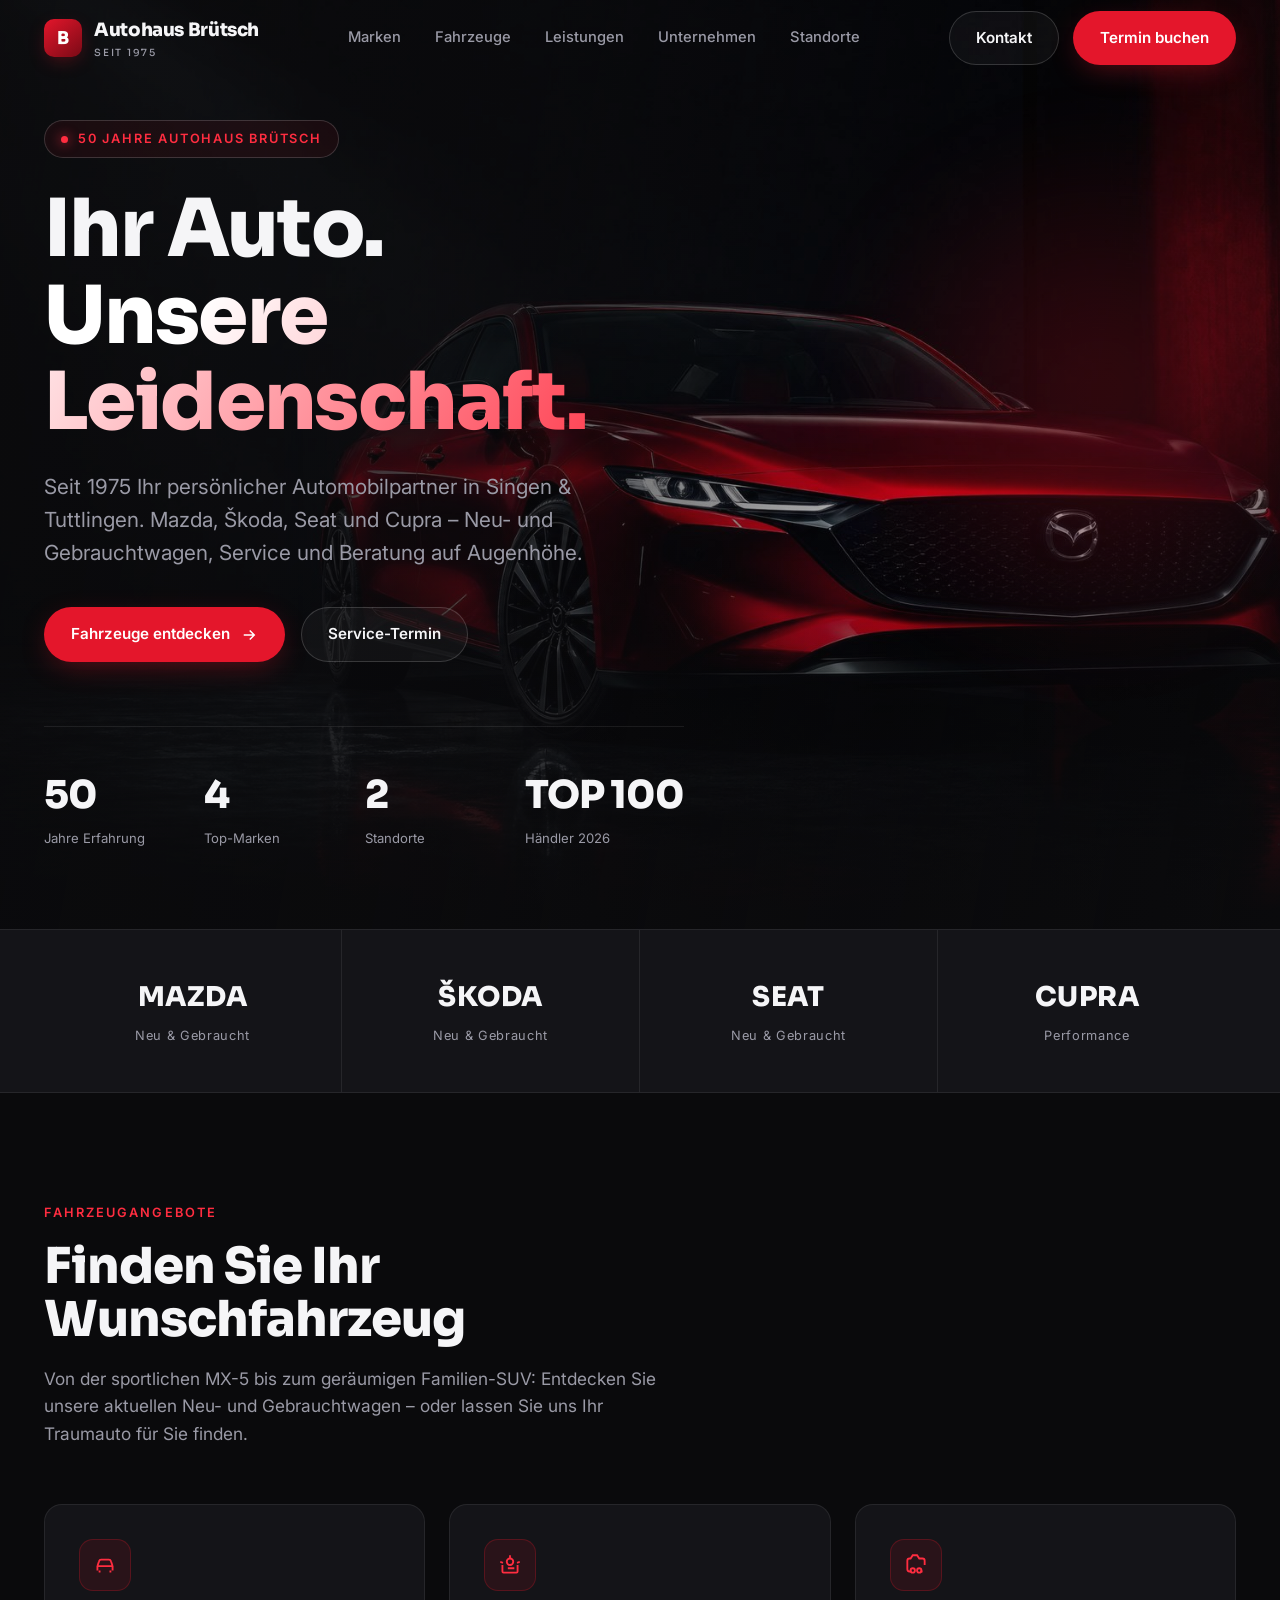
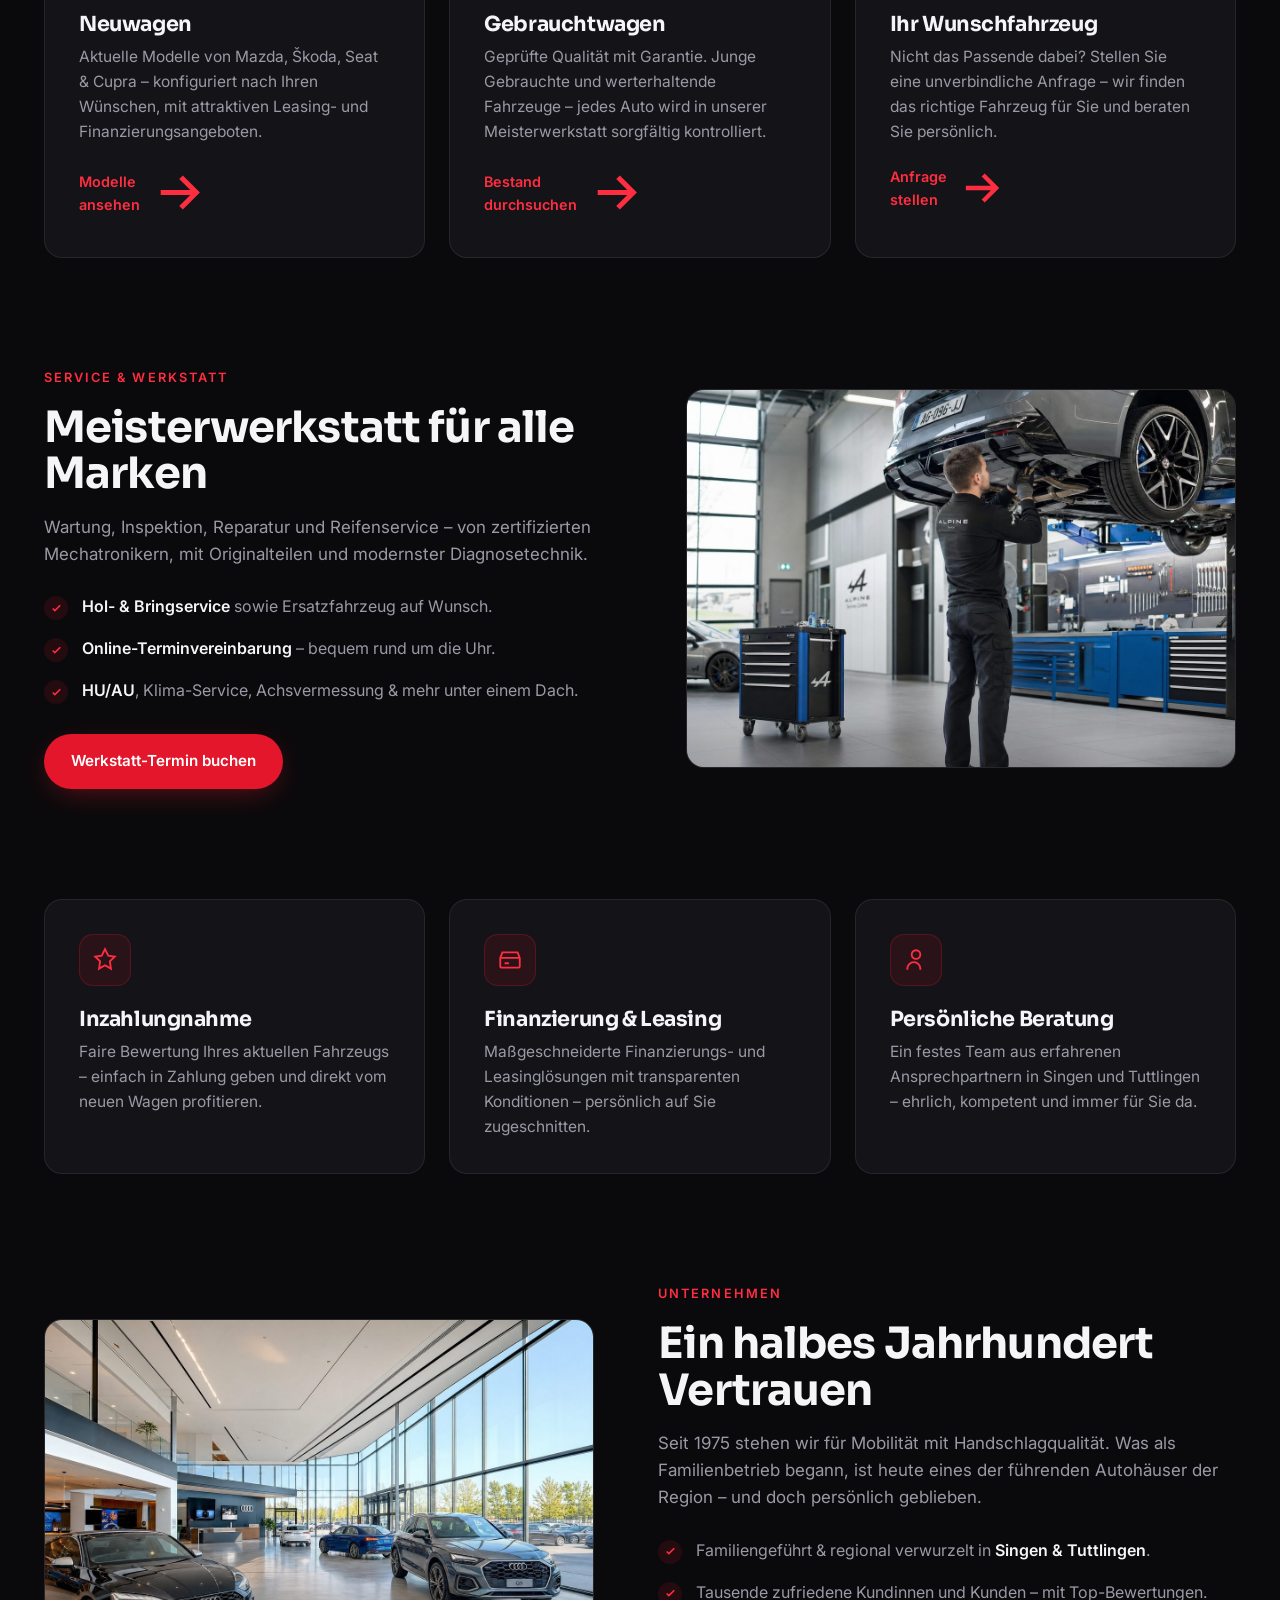
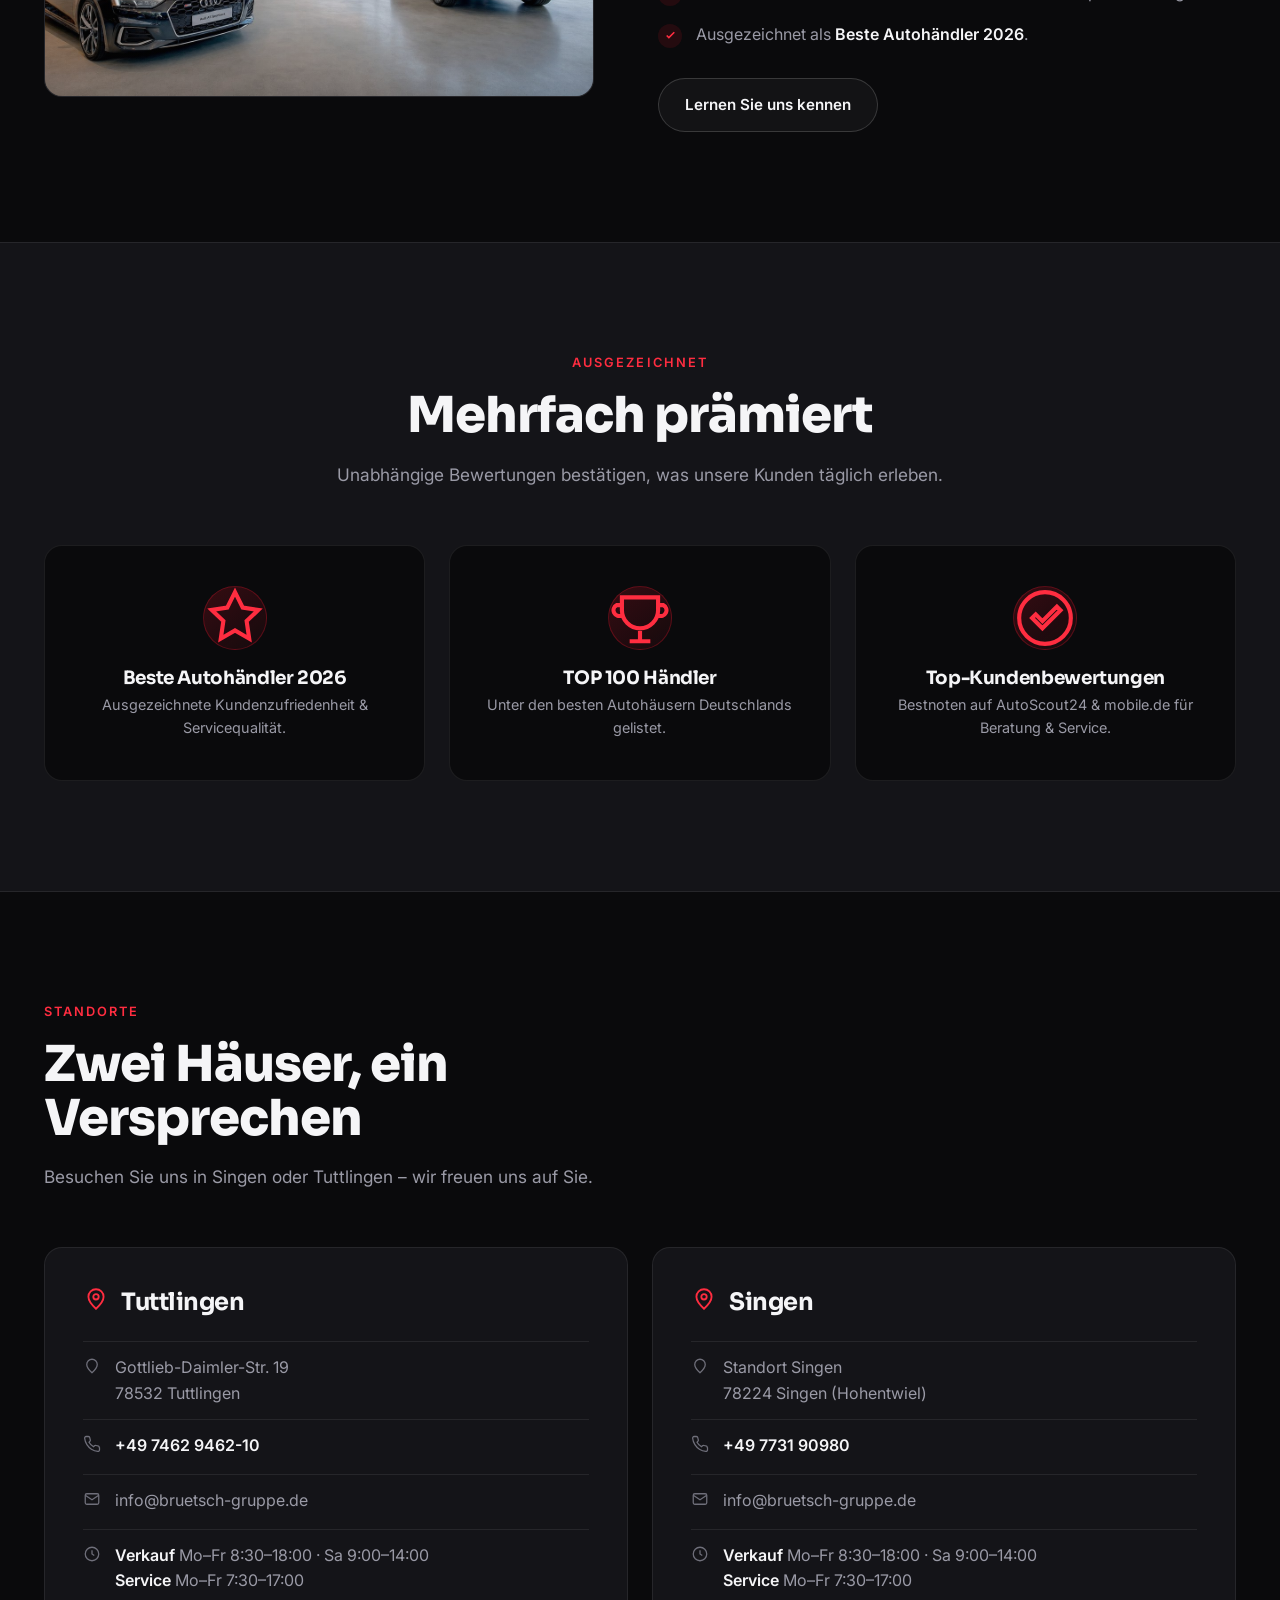
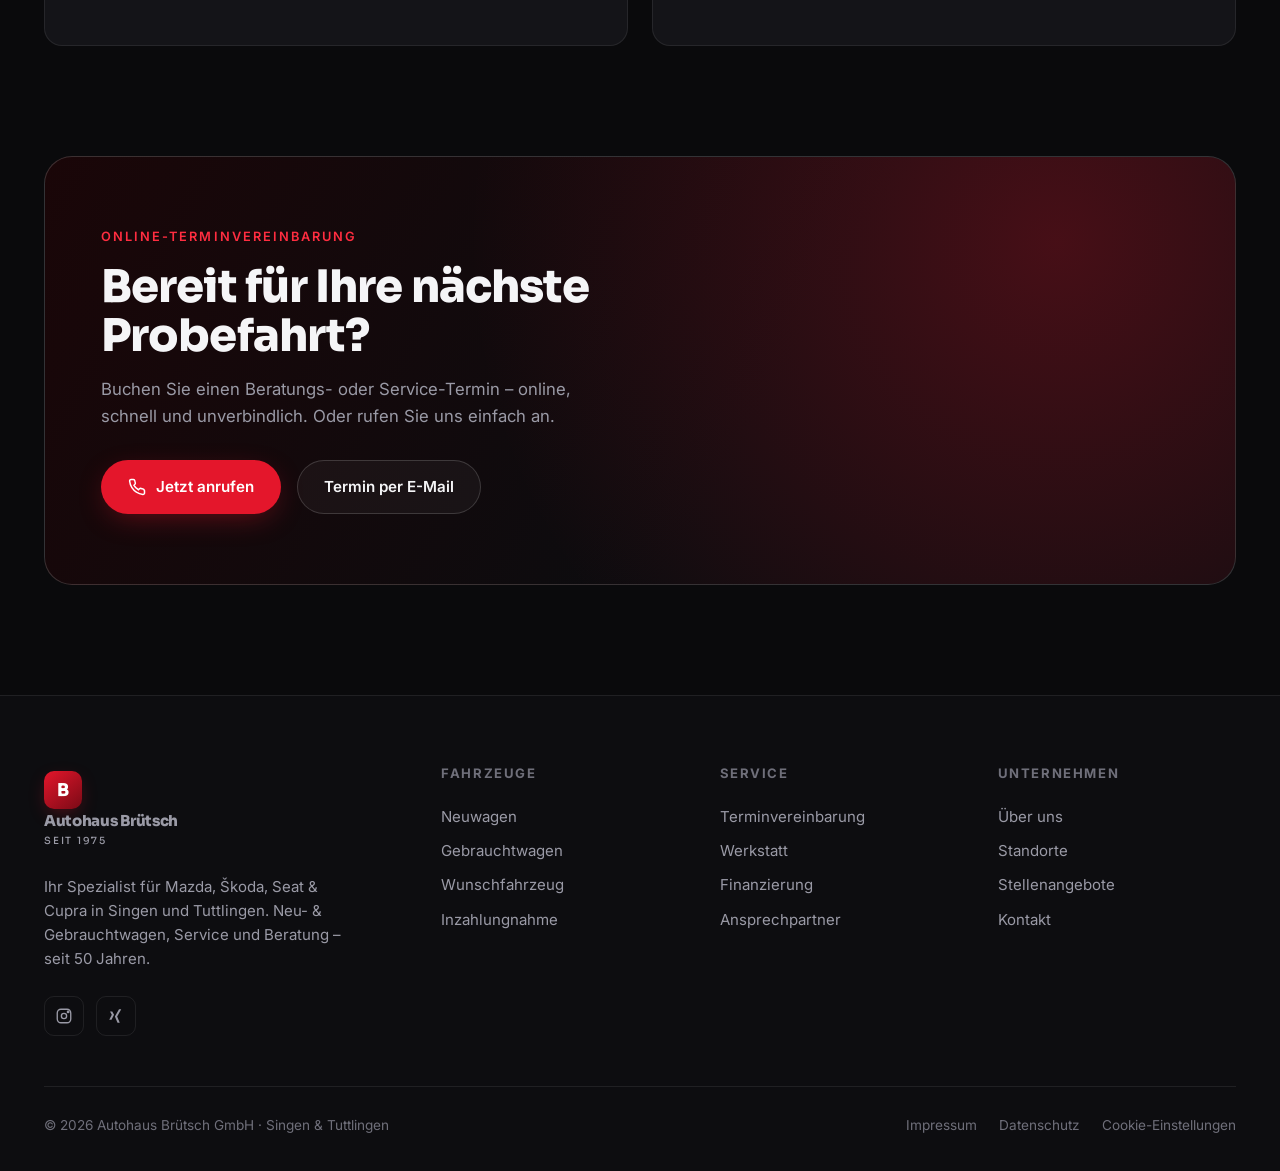
==== index.html @ 71645e1d "Relaunch Autohaus Brütsch – premium website with Higgsfield visuals" ====
<!DOCTYPE html>
<html lang="de">
<head>
  <meta charset="UTF-8" />
  <meta name="viewport" content="width=device-width, initial-scale=1.0" />
  <title>Autohaus Brütsch — Mazda · Škoda · Seat · Cupra in Singen & Tuttlingen</title>
  <meta name="description" content="Seit 50 Jahren Ihr Spezialist für Mazda, Škoda, Seat & Cupra in Singen und Tuttlingen. Neu- & Gebrauchtwagen, Service, Werkstatt, Finanzierung und Inzahlungnahme – persönlich und ausgezeichnet." />
  <meta property="og:title" content="Autohaus Brütsch — Mazda · Škoda · Seat · Cupra" />
  <meta property="og:description" content="Seit 50 Jahren Ihr Automobilpartner in Singen & Tuttlingen." />
  <meta property="og:type" content="website" />
  <meta property="og:locale" content="de_DE" />
  <link rel="preconnect" href="https://fonts.googleapis.com" />
  <link rel="preconnect" href="https://fonts.gstatic.com" crossorigin />
  <link href="https://fonts.googleapis.com/css2?family=Inter:wght@400;500;600;700&family=Sora:wght@600;700;800&display=swap" rel="stylesheet" />
  <link rel="stylesheet" href="assets/css/style.css" />
  <script>document.documentElement.classList.add("js");</script>
</head>
<body>

  <!-- ============ NAV ============ -->
  <header class="nav" id="nav">
    <div class="container nav-inner">
      <a href="#top" class="brand">
        <span class="mark">B</span>
        <span>Autohaus Brütsch<small>seit 1975</small></span>
      </a>
      <nav class="nav-links">
        <a href="#marken">Marken</a>
        <a href="#fahrzeuge">Fahrzeuge</a>
        <a href="#leistungen">Leistungen</a>
        <a href="#unternehmen">Unternehmen</a>
        <a href="#standorte">Standorte</a>
      </nav>
      <div class="nav-actions">
        <a href="#standorte" class="btn btn-ghost">Kontakt</a>
        <a href="#termin" class="btn btn-primary">Termin buchen</a>
      </div>
      <button class="nav-toggle" aria-label="Menü"><span></span><span></span><span></span></button>
    </div>
  </header>

  <!-- ============ HERO ============ -->
  <section class="hero" id="top">
    <div class="hero-bg">
      <img src="assets/img/hero.jpg" alt="Premium Fahrzeug im Showroom von Autohaus Brütsch" />
    </div>
    <div class="hero-glow"></div>
    <div class="container">
      <div class="hero-content">
        <span class="eyebrow reveal"><span class="dot"></span> 50 Jahre Autohaus Brütsch</span>
        <h1 class="reveal" data-d="1">Ihr Auto.<br /><span class="grad">Unsere Leidenschaft.</span></h1>
        <p class="lead reveal" data-d="2">
          Seit 1975 Ihr persönlicher Automobilpartner in Singen &amp; Tuttlingen.
          Mazda, Škoda, Seat und Cupra – Neu- und Gebrauchtwagen, Service und Beratung
          auf Augenhöhe.
        </p>
        <div class="hero-cta reveal" data-d="3">
          <a href="#fahrzeuge" class="btn btn-primary">
            Fahrzeuge entdecken
            <svg viewBox="0 0 24 24" fill="none" stroke="currentColor" stroke-width="2"><path d="M5 12h14M13 6l6 6-6 6"/></svg>
          </a>
          <a href="#termin" class="btn btn-ghost">Service-Termin</a>
        </div>

        <div class="stats reveal" data-d="3">
          <div class="stat"><div class="num"><span data-count="50">0</span></div><div class="lbl">Jahre Erfahrung</div></div>
          <div class="stat"><div class="num">4</div><div class="lbl">Top-Marken</div></div>
          <div class="stat"><div class="num">2</div><div class="lbl">Standorte</div></div>
          <div class="stat"><div class="num">TOP&nbsp;100</div><div class="lbl">Händler 2026</div></div>
        </div>
      </div>
    </div>
  </section>

  <!-- ============ MARKEN ============ -->
  <section class="brands-strip" id="marken">
    <div class="container">
      <div class="brands-grid">
        <div class="brand-cell reveal"><div class="brand-name">MAZDA</div><span class="sub">Neu &amp; Gebraucht</span></div>
        <div class="brand-cell reveal" data-d="1"><div class="brand-name">ŠKODA</div><span class="sub">Neu &amp; Gebraucht</span></div>
        <div class="brand-cell reveal" data-d="2"><div class="brand-name">SEAT</div><span class="sub">Neu &amp; Gebraucht</span></div>
        <div class="brand-cell reveal" data-d="3"><div class="brand-name">CUPRA</div><span class="sub">Performance</span></div>
      </div>
    </div>
  </section>

  <!-- ============ FAHRZEUGE ============ -->
  <section class="section-pad" id="fahrzeuge">
    <div class="container">
      <div class="section-head reveal">
        <span class="kicker">Fahrzeugangebote</span>
        <h2>Finden Sie Ihr Wunschfahrzeug</h2>
        <p>Von der sportlichen MX-5 bis zum geräumigen Familien-SUV: Entdecken Sie unsere aktuellen Neu- und Gebrauchtwagen – oder lassen Sie uns Ihr Traumauto für Sie finden.</p>
      </div>

      <div class="grid grid-3">
        <article class="card reveal">
          <div class="card-ico">
            <svg viewBox="0 0 24 24" fill="none" stroke="currentColor" stroke-width="1.7"><path d="M5 13l1.5-4.5A2 2 0 018.4 7h7.2a2 2 0 011.9 1.5L19 13m-14 0h14m-14 0v4m14-4v4M7 17v2m10-2v2M6.5 15h.01M17.5 15h.01"/></svg>
          </div>
          <h3>Neuwagen</h3>
          <p>Aktuelle Modelle von Mazda, Škoda, Seat &amp; Cupra – konfiguriert nach Ihren Wünschen, mit attraktiven Leasing- und Finanzierungsangeboten.</p>
          <a href="#termin" class="link">Modelle ansehen
            <svg viewBox="0 0 24 24" fill="none" stroke="currentColor" stroke-width="2"><path d="M5 12h14M13 6l6 6-6 6"/></svg>
          </a>
        </article>

        <article class="card reveal" data-d="1">
          <div class="card-ico">
            <svg viewBox="0 0 24 24" fill="none" stroke="currentColor" stroke-width="1.7"><path d="M3 9l2.5 1M21 9l-2.5 1M12 3v3m-7 6v6a1 1 0 001 1h12a1 1 0 001-1v-6m-9 3h6"/><circle cx="12" cy="9" r="3"/></svg>
          </div>
          <h3>Gebrauchtwagen</h3>
          <p>Geprüfte Qualität mit Garantie. Junge Gebrauchte und werterhaltende Fahrzeuge – jedes Auto wird in unserer Meisterwerkstatt sorgfältig kontrolliert.</p>
          <a href="#termin" class="link">Bestand durchsuchen
            <svg viewBox="0 0 24 24" fill="none" stroke="currentColor" stroke-width="2"><path d="M5 12h14M13 6l6 6-6 6"/></svg>
          </a>
        </article>

        <article class="card reveal" data-d="2">
          <div class="card-ico">
            <svg viewBox="0 0 24 24" fill="none" stroke="currentColor" stroke-width="1.7"><path d="M20 12V8a2 2 0 00-2-2h-3l-2-3H9L7 6H6a2 2 0 00-2 2v8a2 2 0 002 2h2m8 0h2"/><circle cx="9" cy="17" r="2"/><circle cx="15" cy="17" r="2"/></svg>
          </div>
          <h3>Ihr Wunschfahrzeug</h3>
          <p>Nicht das Passende dabei? Stellen Sie eine unverbindliche Anfrage – wir finden das richtige Fahrzeug für Sie und beraten Sie persönlich.</p>
          <a href="#termin" class="link">Anfrage stellen
            <svg viewBox="0 0 24 24" fill="none" stroke="currentColor" stroke-width="2"><path d="M5 12h14M13 6l6 6-6 6"/></svg>
          </a>
        </article>
      </div>
    </div>
  </section>

  <!-- ============ LEISTUNGEN (split 1: Service) ============ -->
  <section class="section-pad" id="leistungen" style="padding-top:0">
    <div class="container">
      <div class="split">
        <div class="reveal">
          <span class="kicker">Service &amp; Werkstatt</span>
          <h2 style="font-size:clamp(1.8rem,3.4vw,2.7rem);margin-bottom:16px">Meisterwerkstatt für alle Marken</h2>
          <p style="color:var(--muted);font-size:1.06rem">Wartung, Inspektion, Reparatur und Reifenservice – von zertifizierten Mechatronikern, mit Originalteilen und modernster Diagnosetechnik.</p>
          <ul class="feature-list">
            <li><span class="ck"><svg viewBox="0 0 24 24" fill="none" stroke="currentColor" stroke-width="3"><path d="M5 12l4 4L19 6"/></svg></span><span><strong>Hol- &amp; Bringservice</strong> sowie Ersatzfahrzeug auf Wunsch.</span></li>
            <li><span class="ck"><svg viewBox="0 0 24 24" fill="none" stroke="currentColor" stroke-width="3"><path d="M5 12l4 4L19 6"/></svg></span><span><strong>Online-Terminvereinbarung</strong> – bequem rund um die Uhr.</span></li>
            <li><span class="ck"><svg viewBox="0 0 24 24" fill="none" stroke="currentColor" stroke-width="3"><path d="M5 12l4 4L19 6"/></svg></span><span><strong>HU/AU</strong>, Klima-Service, Achsvermessung &amp; mehr unter einem Dach.</span></li>
          </ul>
          <a href="#termin" class="btn btn-primary" style="margin-top:30px">Werkstatt-Termin buchen</a>
        </div>
        <div class="media-frame reveal" data-d="1">
          <img src="assets/img/service.jpg" alt="Moderne Meisterwerkstatt im Autohaus Brütsch" />
        </div>
      </div>
    </div>
  </section>

  <!-- ============ LEISTUNGEN GRID ============ -->
  <section class="section-pad" style="padding-top:0">
    <div class="container">
      <div class="grid grid-3">
        <article class="card reveal">
          <div class="card-ico"><svg viewBox="0 0 24 24" fill="none" stroke="currentColor" stroke-width="1.7"><path d="M12 2l3 6 6 .9-4.5 4.3L17.5 20 12 16.8 6.5 20l1-6.8L3 8.9 9 8z"/></svg></div>
          <h3>Inzahlungnahme</h3>
          <p>Faire Bewertung Ihres aktuellen Fahrzeugs – einfach in Zahlung geben und direkt vom neuen Wagen profitieren.</p>
        </article>
        <article class="card reveal" data-d="1">
          <div class="card-ico"><svg viewBox="0 0 24 24" fill="none" stroke="currentColor" stroke-width="1.7"><path d="M3 10h18M3 10l2-5h14l2 5M3 10v8a1 1 0 001 1h16a1 1 0 001-1v-8M7 15h4"/></svg></div>
          <h3>Finanzierung &amp; Leasing</h3>
          <p>Maßgeschneiderte Finanzierungs- und Leasinglösungen mit transparenten Konditionen – persönlich auf Sie zugeschnitten.</p>
        </article>
        <article class="card reveal" data-d="2">
          <div class="card-ico"><svg viewBox="0 0 24 24" fill="none" stroke="currentColor" stroke-width="1.7"><path d="M16 7a4 4 0 11-8 0 4 4 0 018 0zM4 21v-1a6 6 0 0112 0v1"/></svg></div>
          <h3>Persönliche Beratung</h3>
          <p>Ein festes Team aus erfahrenen Ansprechpartnern in Singen und Tuttlingen – ehrlich, kompetent und immer für Sie da.</p>
        </article>
      </div>
    </div>
  </section>

  <!-- ============ UNTERNEHMEN (split 2) ============ -->
  <section class="section-pad" id="unternehmen" style="padding-top:0">
    <div class="container">
      <div class="split rev">
        <div class="reveal">
          <span class="kicker">Unternehmen</span>
          <h2 style="font-size:clamp(1.8rem,3.4vw,2.7rem);margin-bottom:16px">Ein halbes Jahrhundert Vertrauen</h2>
          <p style="color:var(--muted);font-size:1.06rem">Seit 1975 stehen wir für Mobilität mit Handschlagqualität. Was als Familienbetrieb begann, ist heute eines der führenden Autohäuser der Region – und doch persönlich geblieben.</p>
          <ul class="feature-list">
            <li><span class="ck"><svg viewBox="0 0 24 24" fill="none" stroke="currentColor" stroke-width="3"><path d="M5 12l4 4L19 6"/></svg></span><span>Familiengeführt &amp; regional verwurzelt in <strong>Singen &amp; Tuttlingen</strong>.</span></li>
            <li><span class="ck"><svg viewBox="0 0 24 24" fill="none" stroke="currentColor" stroke-width="3"><path d="M5 12l4 4L19 6"/></svg></span><span>Tausende zufriedene Kundinnen und Kunden – mit Top-Bewertungen.</span></li>
            <li><span class="ck"><svg viewBox="0 0 24 24" fill="none" stroke="currentColor" stroke-width="3"><path d="M5 12l4 4L19 6"/></svg></span><span>Ausgezeichnet als <strong>Beste Autohändler 2026</strong>.</span></li>
          </ul>
          <a href="#standorte" class="btn btn-ghost" style="margin-top:30px">Lernen Sie uns kennen</a>
        </div>
        <div class="media-frame reveal" data-d="1">
          <img src="assets/img/showroom.jpg" alt="Showroom des Autohaus Brütsch" />
        </div>
      </div>
    </div>
  </section>

  <!-- ============ AUSZEICHNUNGEN ============ -->
  <section class="awards section-pad">
    <div class="container">
      <div class="section-head center reveal">
        <span class="kicker">Ausgezeichnet</span>
        <h2>Mehrfach prämiert</h2>
        <p>Unabhängige Bewertungen bestätigen, was unsere Kunden täglich erleben.</p>
      </div>
      <div class="awards-grid">
        <div class="award reveal">
          <div class="badge"><svg viewBox="0 0 24 24" fill="none" stroke="currentColor" stroke-width="1.6"><path d="M12 2l3 6 6 .9-4.5 4.3L17.5 20 12 16.8 6.5 20l1-6.8L3 8.9 9 8z"/></svg></div>
          <h3>Beste Autohändler 2026</h3>
          <p>Ausgezeichnete Kundenzufriedenheit &amp; Servicequalität.</p>
        </div>
        <div class="award reveal" data-d="1">
          <div class="badge"><svg viewBox="0 0 24 24" fill="none" stroke="currentColor" stroke-width="1.6"><path d="M8 21h8m-4-4v4m7-17H5v5a7 7 0 0014 0V4zM5 7H3a2 2 0 002 4m14-4h2a2 2 0 01-2 4"/></svg></div>
          <h3>TOP 100 Händler</h3>
          <p>Unter den besten Autohäusern Deutschlands gelistet.</p>
        </div>
        <div class="award reveal" data-d="2">
          <div class="badge"><svg viewBox="0 0 24 24" fill="none" stroke="currentColor" stroke-width="1.6"><path d="M12 2a10 10 0 100 20 10 10 0 000-20zm-1 14l-4-4 1.4-1.4L11 13.2l5.6-5.6L18 9z"/></svg></div>
          <h3>Top-Kundenbewertungen</h3>
          <p>Bestnoten auf AutoScout24 &amp; mobile.de für Beratung &amp; Service.</p>
        </div>
      </div>
    </div>
  </section>

  <!-- ============ STANDORTE ============ -->
  <section class="section-pad" id="standorte">
    <div class="container">
      <div class="section-head reveal">
        <span class="kicker">Standorte</span>
        <h2>Zwei Häuser, ein Versprechen</h2>
        <p>Besuchen Sie uns in Singen oder Tuttlingen – wir freuen uns auf Sie.</p>
      </div>

      <div class="loc-grid">
        <!-- Tuttlingen -->
        <div class="loc-card reveal">
          <div class="city">
            <span class="pin"><svg viewBox="0 0 24 24" width="26" height="26" fill="none" stroke="currentColor" stroke-width="1.7"><path d="M12 21s-7-6.3-7-11a7 7 0 0114 0c0 4.7-7 11-7 11z"/><circle cx="12" cy="10" r="2.5"/></svg></span>
            <h3>Tuttlingen</h3>
          </div>
          <div class="loc-row"><span class="ico"><svg viewBox="0 0 24 24" width="18" height="18" fill="none" stroke="currentColor" stroke-width="1.7"><path d="M12 21s-7-6.3-7-11a7 7 0 0114 0c0 4.7-7 11-7 11z"/></svg></span><span>Gottlieb-Daimler-Str. 19<br />78532 Tuttlingen</span></div>
          <div class="loc-row"><span class="ico"><svg viewBox="0 0 24 24" width="18" height="18" fill="none" stroke="currentColor" stroke-width="1.7"><path d="M22 16.9v3a2 2 0 01-2.2 2 19.8 19.8 0 01-8.6-3 19.5 19.5 0 01-6-6 19.8 19.8 0 01-3-8.6A2 2 0 014.1 2h3a2 2 0 012 1.7c.1.9.3 1.8.6 2.6a2 2 0 01-.5 2.1L8 9.7a16 16 0 006 6l1.3-1.3a2 2 0 012.1-.4c.8.3 1.7.5 2.6.6a2 2 0 011.7 2z"/></svg></span><a href="tel:+497462946210"><strong>+49 7462 9462-10</strong></a></div>
          <div class="loc-row"><span class="ico"><svg viewBox="0 0 24 24" width="18" height="18" fill="none" stroke="currentColor" stroke-width="1.7"><rect x="3" y="5" width="18" height="14" rx="2"/><path d="M3 7l9 6 9-6"/></svg></span><a href="mailto:info@bruetsch-gruppe.de">info@bruetsch-gruppe.de</a></div>
          <div class="loc-row"><span class="ico"><svg viewBox="0 0 24 24" width="18" height="18" fill="none" stroke="currentColor" stroke-width="1.7"><circle cx="12" cy="12" r="9"/><path d="M12 7v5l3 2"/></svg></span><span><strong>Verkauf</strong> Mo–Fr 8:30–18:00 · Sa 9:00–14:00<br /><strong>Service</strong> Mo–Fr 7:30–17:00</span></div>
        </div>

        <!-- Singen -->
        <div class="loc-card reveal" data-d="1">
          <div class="city">
            <span class="pin"><svg viewBox="0 0 24 24" width="26" height="26" fill="none" stroke="currentColor" stroke-width="1.7"><path d="M12 21s-7-6.3-7-11a7 7 0 0114 0c0 4.7-7 11-7 11z"/><circle cx="12" cy="10" r="2.5"/></svg></span>
            <h3>Singen</h3>
          </div>
          <div class="loc-row"><span class="ico"><svg viewBox="0 0 24 24" width="18" height="18" fill="none" stroke="currentColor" stroke-width="1.7"><path d="M12 21s-7-6.3-7-11a7 7 0 0114 0c0 4.7-7 11-7 11z"/></svg></span><span>Standort Singen<br />78224 Singen (Hohentwiel)</span></div>
          <div class="loc-row"><span class="ico"><svg viewBox="0 0 24 24" width="18" height="18" fill="none" stroke="currentColor" stroke-width="1.7"><path d="M22 16.9v3a2 2 0 01-2.2 2 19.8 19.8 0 01-8.6-3 19.5 19.5 0 01-6-6 19.8 19.8 0 01-3-8.6A2 2 0 014.1 2h3a2 2 0 012 1.7c.1.9.3 1.8.6 2.6a2 2 0 01-.5 2.1L8 9.7a16 16 0 006 6l1.3-1.3a2 2 0 012.1-.4c.8.3 1.7.5 2.6.6a2 2 0 011.7 2z"/></svg></span><a href="tel:+4977319098110"><strong>+49 7731 90980</strong></a></div>
          <div class="loc-row"><span class="ico"><svg viewBox="0 0 24 24" width="18" height="18" fill="none" stroke="currentColor" stroke-width="1.7"><rect x="3" y="5" width="18" height="14" rx="2"/><path d="M3 7l9 6 9-6"/></svg></span><a href="mailto:info@bruetsch-gruppe.de">info@bruetsch-gruppe.de</a></div>
          <div class="loc-row"><span class="ico"><svg viewBox="0 0 24 24" width="18" height="18" fill="none" stroke="currentColor" stroke-width="1.7"><circle cx="12" cy="12" r="9"/><path d="M12 7v5l3 2"/></svg></span><span><strong>Verkauf</strong> Mo–Fr 8:30–18:00 · Sa 9:00–14:00<br /><strong>Service</strong> Mo–Fr 7:30–17:00</span></div>
        </div>
      </div>
    </div>
  </section>

  <!-- ============ CTA / TERMIN ============ -->
  <section class="section-pad" id="termin" style="padding-top:0">
    <div class="container">
      <div class="cta-banner reveal">
        <span class="kicker">Online-Terminvereinbarung</span>
        <h2>Bereit für Ihre nächste Probefahrt?</h2>
        <p>Buchen Sie einen Beratungs- oder Service-Termin – online, schnell und unverbindlich. Oder rufen Sie uns einfach an.</p>
        <div class="hero-cta">
          <a href="tel:+497462946210" class="btn btn-primary">
            <svg viewBox="0 0 24 24" fill="none" stroke="currentColor" stroke-width="2"><path d="M22 16.9v3a2 2 0 01-2.2 2 19.8 19.8 0 01-8.6-3 19.5 19.5 0 01-6-6 19.8 19.8 0 01-3-8.6A2 2 0 014.1 2h3a2 2 0 012 1.7c.1.9.3 1.8.6 2.6a2 2 0 01-.5 2.1L8 9.7a16 16 0 006 6l1.3-1.3a2 2 0 012.1-.4c.8.3 1.7.5 2.6.6a2 2 0 011.7 2z"/></svg>
            Jetzt anrufen
          </a>
          <a href="mailto:info@bruetsch-gruppe.de" class="btn btn-ghost">Termin per E-Mail</a>
        </div>
      </div>
    </div>
  </section>

  <!-- ============ FOOTER ============ -->
  <footer class="footer">
    <div class="container">
      <div class="footer-top">
        <div class="footer-brand footer-col">
          <a href="#top" class="brand"><span class="mark">B</span><span>Autohaus Brütsch<small>seit 1975</small></span></a>
          <p>Ihr Spezialist für Mazda, Škoda, Seat &amp; Cupra in Singen und Tuttlingen. Neu- &amp; Gebrauchtwagen, Service und Beratung – seit 50 Jahren.</p>
          <div class="socials">
            <a href="https://www.instagram.com/autohausbruetsch/" aria-label="Instagram" target="_blank" rel="noopener"><svg viewBox="0 0 24 24" width="18" height="18" fill="none" stroke="currentColor" stroke-width="1.8"><rect x="3" y="3" width="18" height="18" rx="5"/><circle cx="12" cy="12" r="3.5"/><circle cx="17.5" cy="6.5" r="1"/></svg></a>
            <a href="https://www.xing.com/companies/autohausbr%C3%BCtschgmbh" aria-label="Xing" target="_blank" rel="noopener"><svg viewBox="0 0 24 24" width="18" height="18" fill="currentColor"><path d="M7 6H4l2.4 4.2L3 17h3l3.4-6.8L7 6zm9-3l-5.5 9.7L14 21h3l-3.5-8.3L19 3h-3z"/></svg></a>
          </div>
        </div>
        <div class="footer-col">
          <h4>Fahrzeuge</h4>
          <a href="#fahrzeuge">Neuwagen</a>
          <a href="#fahrzeuge">Gebrauchtwagen</a>
          <a href="#fahrzeuge">Wunschfahrzeug</a>
          <a href="#leistungen">Inzahlungnahme</a>
        </div>
        <div class="footer-col">
          <h4>Service</h4>
          <a href="#termin">Terminvereinbarung</a>
          <a href="#leistungen">Werkstatt</a>
          <a href="#leistungen">Finanzierung</a>
          <a href="#standorte">Ansprechpartner</a>
        </div>
        <div class="footer-col">
          <h4>Unternehmen</h4>
          <a href="#unternehmen">Über uns</a>
          <a href="#standorte">Standorte</a>
          <a href="#">Stellenangebote</a>
          <a href="#standorte">Kontakt</a>
        </div>
      </div>
      <div class="footer-bottom">
        <p>© <span id="year">2026</span> Autohaus Brütsch GmbH · Singen &amp; Tuttlingen</p>
        <div class="legal">
          <a href="#">Impressum</a>
          <a href="#">Datenschutz</a>
          <a href="#">Cookie-Einstellungen</a>
        </div>
      </div>
    </div>
  </footer>

  <script src="assets/js/main.js"></script>
</body>
</html>
---- assets/css/style.css ----
/* =========================================================
   Autohaus Brütsch — Relaunch
   Premium dark automotive theme
   ========================================================= */

:root {
  --bg: #0a0a0c;
  --bg-2: #0d0d10;
  --surface: #141418;
  --surface-2: #1b1b21;
  --line: rgba(255, 255, 255, 0.08);
  --line-strong: rgba(255, 255, 255, 0.16);
  --text: #f5f5f7;
  --muted: #9a9aa6;
  --muted-2: #6f6f7a;
  --accent: #e4162b;
  --accent-soft: #ff2d40;
  --accent-glow: rgba(228, 22, 43, 0.45);
  --radius: 18px;
  --radius-sm: 12px;
  --maxw: 1240px;
  --ease: cubic-bezier(0.22, 1, 0.36, 1);
  --font-head: "Sora", system-ui, sans-serif;
  --font-body: "Inter", system-ui, sans-serif;
}

* { box-sizing: border-box; margin: 0; padding: 0; }

html { scroll-behavior: smooth; }

body {
  font-family: var(--font-body);
  background: var(--bg);
  color: var(--text);
  line-height: 1.6;
  -webkit-font-smoothing: antialiased;
  overflow-x: hidden;
}

a { color: inherit; text-decoration: none; }
img { max-width: 100%; display: block; }
ul { list-style: none; }

h1, h2, h3, h4 {
  font-family: var(--font-head);
  font-weight: 700;
  line-height: 1.08;
  letter-spacing: -0.02em;
}

.container {
  width: 100%;
  max-width: var(--maxw);
  margin: 0 auto;
  padding: 0 24px;
}

.accent { color: var(--accent-soft); }

/* ---------- Buttons ---------- */
.btn {
  display: inline-flex;
  align-items: center;
  gap: 10px;
  padding: 14px 26px;
  border-radius: 100px;
  font-weight: 600;
  font-size: 0.95rem;
  cursor: pointer;
  border: 1px solid transparent;
  transition: transform 0.25s var(--ease), background 0.25s var(--ease),
    box-shadow 0.25s var(--ease), border-color 0.25s var(--ease);
  white-space: nowrap;
}
.btn-primary {
  background: var(--accent);
  color: #fff;
  box-shadow: 0 8px 30px -8px var(--accent-glow);
}
.btn-primary:hover {
  background: var(--accent-soft);
  transform: translateY(-2px);
  box-shadow: 0 14px 40px -8px var(--accent-glow);
}
.btn-ghost {
  background: rgba(255, 255, 255, 0.04);
  border-color: var(--line-strong);
  color: var(--text);
}
.btn-ghost:hover {
  background: rgba(255, 255, 255, 0.09);
  transform: translateY(-2px);
}
.btn svg { width: 18px; height: 18px; }

/* ---------- Navbar ---------- */
.nav {
  position: fixed;
  inset: 0 0 auto 0;
  z-index: 100;
  transition: background 0.3s var(--ease), border-color 0.3s var(--ease),
    backdrop-filter 0.3s var(--ease);
  border-bottom: 1px solid transparent;
}
.nav.scrolled {
  background: rgba(10, 10, 12, 0.72);
  backdrop-filter: blur(18px) saturate(140%);
  border-bottom-color: var(--line);
}
.nav-inner {
  display: flex;
  align-items: center;
  justify-content: space-between;
  height: 76px;
}
.brand {
  display: flex;
  align-items: center;
  gap: 12px;
  font-family: var(--font-head);
  font-weight: 800;
  font-size: 1.15rem;
  letter-spacing: -0.02em;
}
.brand .mark {
  width: 38px; height: 38px;
  border-radius: 10px;
  background: linear-gradient(140deg, var(--accent), #7a0a16);
  display: grid; place-items: center;
  color: #fff; font-weight: 800; font-size: 1.1rem;
  box-shadow: 0 6px 20px -6px var(--accent-glow);
}
.brand small { display: block; font-size: 0.62rem; font-weight: 500; color: var(--muted); letter-spacing: 0.18em; text-transform: uppercase; }
.nav-links { display: flex; align-items: center; gap: 34px; }
.nav-links a {
  font-size: 0.92rem;
  color: var(--muted);
  font-weight: 500;
  transition: color 0.2s var(--ease);
  position: relative;
}
.nav-links a:hover { color: var(--text); }
.nav-actions { display: flex; align-items: center; gap: 14px; }
.nav-toggle { display: none; background: none; border: 0; cursor: pointer; padding: 8px; }
.nav-toggle span { display: block; width: 24px; height: 2px; background: var(--text); margin: 5px 0; transition: 0.3s var(--ease); }

/* ---------- Hero ---------- */
.hero {
  position: relative;
  min-height: 100vh;
  display: flex;
  align-items: center;
  overflow: hidden;
}
.hero-bg {
  position: absolute; inset: 0;
  z-index: -2;
}
.hero-bg img { width: 100%; height: 100%; object-fit: cover; }
.hero-bg::after {
  content: "";
  position: absolute; inset: 0;
  background:
    linear-gradient(100deg, rgba(10,10,12,0.95) 0%, rgba(10,10,12,0.7) 38%, rgba(10,10,12,0.25) 70%, rgba(10,10,12,0.6) 100%),
    linear-gradient(0deg, var(--bg) 2%, transparent 40%);
}
.hero-glow {
  position: absolute;
  width: 600px; height: 600px;
  right: -120px; top: 10%;
  background: radial-gradient(circle, var(--accent-glow), transparent 65%);
  filter: blur(40px);
  opacity: 0.5;
  z-index: -1;
}
.hero-content { max-width: 720px; padding: 120px 0 80px; }
.eyebrow {
  display: inline-flex; align-items: center; gap: 10px;
  font-size: 0.8rem; font-weight: 600;
  letter-spacing: 0.14em; text-transform: uppercase;
  color: var(--accent-soft);
  padding: 8px 16px;
  border: 1px solid var(--line-strong);
  border-radius: 100px;
  background: rgba(228, 22, 43, 0.07);
  margin-bottom: 28px;
}
.eyebrow .dot { width: 7px; height: 7px; border-radius: 50%; background: var(--accent-soft); box-shadow: 0 0 12px var(--accent-soft); }
.hero h1 {
  font-size: clamp(2.6rem, 6.5vw, 5rem);
  font-weight: 800;
  margin-bottom: 24px;
}
.hero h1 .grad {
  background: linear-gradient(120deg, #fff 20%, var(--accent-soft) 110%);
  -webkit-background-clip: text;
  background-clip: text;
  -webkit-text-fill-color: transparent;
}
.hero p.lead {
  font-size: clamp(1.05rem, 1.7vw, 1.3rem);
  color: var(--muted);
  max-width: 560px;
  margin-bottom: 38px;
}
.hero-cta { display: flex; gap: 16px; flex-wrap: wrap; }

/* ---------- Stats bar ---------- */
.stats {
  display: grid;
  grid-template-columns: repeat(4, 1fr);
  gap: 24px;
  margin-top: 64px;
  padding-top: 38px;
  border-top: 1px solid var(--line);
  max-width: 640px;
}
.stat .num {
  font-family: var(--font-head);
  font-size: clamp(1.8rem, 3vw, 2.6rem);
  font-weight: 800;
  letter-spacing: -0.03em;
}
.stat .lbl { font-size: 0.82rem; color: var(--muted); margin-top: 2px; }

/* ---------- Section base ---------- */
section { position: relative; }
.section-pad { padding: 110px 0; }
.section-head { max-width: 640px; margin-bottom: 56px; }
.section-head.center { margin-left: auto; margin-right: auto; text-align: center; }
.kicker {
  font-size: 0.8rem; font-weight: 600; letter-spacing: 0.16em;
  text-transform: uppercase; color: var(--accent-soft); margin-bottom: 16px;
  display: block;
}
.section-head h2 { font-size: clamp(2rem, 4vw, 3.1rem); font-weight: 800; margin-bottom: 18px; }
.section-head p { color: var(--muted); font-size: 1.08rem; }

/* ---------- Marken ---------- */
.brands-strip { background: var(--surface); border-top: 1px solid var(--line); border-bottom: 1px solid var(--line); }
.brands-grid {
  display: grid;
  grid-template-columns: repeat(4, 1fr);
  gap: 0;
}
.brand-cell {
  padding: 46px 24px;
  text-align: center;
  border-right: 1px solid var(--line);
  transition: background 0.3s var(--ease);
}
.brand-cell:last-child { border-right: 0; }
.brand-cell:hover { background: var(--surface-2); }
.brand-name { font-family: var(--font-head); font-size: 1.7rem; font-weight: 800; letter-spacing: 0.02em; }
.brand-cell span.sub { display: block; font-size: 0.8rem; color: var(--muted); margin-top: 6px; letter-spacing: 0.05em; }

/* ---------- Cards / Leistungen ---------- */
.grid { display: grid; gap: 24px; }
.grid-3 { grid-template-columns: repeat(3, 1fr); }
.grid-2 { grid-template-columns: repeat(2, 1fr); }

.card {
  background: var(--surface);
  border: 1px solid var(--line);
  border-radius: var(--radius);
  padding: 34px;
  transition: transform 0.35s var(--ease), border-color 0.35s var(--ease), background 0.35s var(--ease);
  position: relative;
  overflow: hidden;
}
.card:hover {
  transform: translateY(-6px);
  border-color: var(--line-strong);
  background: var(--surface-2);
}
.card-ico {
  width: 52px; height: 52px;
  border-radius: 14px;
  background: rgba(228, 22, 43, 0.1);
  border: 1px solid rgba(228, 22, 43, 0.25);
  display: grid; place-items: center;
  margin-bottom: 22px;
  color: var(--accent-soft);
}
.card-ico svg { width: 26px; height: 26px; }
.card h3 { font-size: 1.3rem; margin-bottom: 10px; }
.card p { color: var(--muted); font-size: 0.97rem; }
.card .link {
  display: inline-flex; align-items: center; gap: 8px;
  margin-top: 18px; font-weight: 600; font-size: 0.9rem; color: var(--accent-soft);
  transition: gap 0.25s var(--ease);
}
.card:hover .link { gap: 13px; }

/* ---------- Feature split ---------- */
.split { display: grid; grid-template-columns: 1.05fr 1fr; gap: 64px; align-items: center; }
.split.rev { direction: rtl; }
.split.rev > * { direction: ltr; }
.media-frame {
  border-radius: var(--radius);
  overflow: hidden;
  border: 1px solid var(--line);
  position: relative;
  aspect-ratio: 16 / 11;
  background: var(--surface);
}
.media-frame img { width: 100%; height: 100%; object-fit: cover; }
.media-frame::after {
  content: ""; position: absolute; inset: 0;
  background: linear-gradient(0deg, rgba(10,10,12,0.35), transparent 50%);
}
.feature-list { margin-top: 26px; display: grid; gap: 16px; }
.feature-list li { display: flex; gap: 14px; align-items: flex-start; color: var(--muted); }
.feature-list .ck {
  flex: none; width: 24px; height: 24px; border-radius: 50%;
  background: rgba(228,22,43,0.12); color: var(--accent-soft);
  display: grid; place-items: center; margin-top: 2px;
}
.feature-list .ck svg { width: 13px; height: 13px; }
.feature-list strong { color: var(--text); font-weight: 600; }

/* ---------- Auszeichnungen ---------- */
.awards { background: var(--surface); border-top: 1px solid var(--line); border-bottom: 1px solid var(--line); }
.awards-grid { display: grid; grid-template-columns: repeat(3, 1fr); gap: 24px; }
.award {
  text-align: center; padding: 40px 28px;
  border: 1px solid var(--line);
  border-radius: var(--radius);
  background: var(--bg);
}
.award .badge {
  width: 64px; height: 64px; margin: 0 auto 18px;
  border-radius: 50%;
  background: linear-gradient(140deg, rgba(228,22,43,0.2), rgba(228,22,43,0.05));
  border: 1px solid rgba(228,22,43,0.3);
  display: grid; place-items: center; color: var(--accent-soft);
}
.award h3 { font-size: 1.15rem; margin-bottom: 6px; }
.award p { color: var(--muted); font-size: 0.9rem; }

/* ---------- Standorte ---------- */
.loc-grid { display: grid; grid-template-columns: repeat(2, 1fr); gap: 24px; }
.loc-card {
  background: var(--surface);
  border: 1px solid var(--line);
  border-radius: var(--radius);
  padding: 38px;
  transition: border-color 0.3s var(--ease);
}
.loc-card:hover { border-color: var(--line-strong); }
.loc-card .city { display: flex; align-items: center; gap: 12px; margin-bottom: 22px; }
.loc-card .city h3 { font-size: 1.5rem; }
.loc-card .city .pin { color: var(--accent-soft); }
.loc-row { display: flex; gap: 14px; align-items: flex-start; padding: 13px 0; border-top: 1px solid var(--line); color: var(--muted); }
.loc-row:first-of-type { border-top: 0; }
.loc-row .ico { flex: none; color: var(--muted-2); margin-top: 2px; }
.loc-row a:hover { color: var(--accent-soft); }
.loc-row strong { color: var(--text); font-weight: 600; }

/* ---------- CTA banner ---------- */
.cta-banner {
  position: relative;
  border-radius: 28px;
  padding: 70px 56px;
  overflow: hidden;
  background: linear-gradient(120deg, #1a0608, #0c0c0f 60%);
  border: 1px solid var(--line-strong);
}
.cta-banner::before {
  content: ""; position: absolute; inset: 0;
  background: radial-gradient(circle at 85% 20%, var(--accent-glow), transparent 55%);
  opacity: 0.6;
}
.cta-banner > * { position: relative; }
.cta-banner h2 { font-size: clamp(1.8rem, 3.5vw, 2.8rem); font-weight: 800; max-width: 640px; margin-bottom: 16px; }
.cta-banner p { color: var(--muted); max-width: 520px; margin-bottom: 30px; font-size: 1.05rem; }

/* ---------- Footer ---------- */
.footer { border-top: 1px solid var(--line); padding: 70px 0 34px; background: var(--bg-2); }
.footer-top { display: grid; grid-template-columns: 1.5fr 1fr 1fr 1fr; gap: 40px; padding-bottom: 50px; border-bottom: 1px solid var(--line); }
.footer h4 { font-size: 0.82rem; text-transform: uppercase; letter-spacing: 0.12em; color: var(--muted-2); margin-bottom: 20px; font-family: var(--font-body); font-weight: 700; }
.footer-col a, .footer-col p { display: block; color: var(--muted); font-size: 0.94rem; padding: 5px 0; transition: color 0.2s var(--ease); }
.footer-col a:hover { color: var(--accent-soft); }
.footer-brand p { max-width: 300px; margin-top: 16px; }
.socials { display: flex; gap: 12px; margin-top: 20px; }
.socials a {
  width: 40px; height: 40px; border-radius: 10px;
  border: 1px solid var(--line); display: grid; place-items: center;
  color: var(--muted); transition: 0.25s var(--ease);
}
.socials a:hover { color: #fff; border-color: var(--line-strong); background: var(--surface); transform: translateY(-2px); }
.footer-bottom { display: flex; justify-content: space-between; align-items: center; padding-top: 28px; flex-wrap: wrap; gap: 12px; }
.footer-bottom p, .footer-bottom a { color: var(--muted-2); font-size: 0.85rem; }
.footer-bottom .legal { display: flex; gap: 22px; }
.footer-bottom a:hover { color: var(--text); }

/* ---------- Reveal animation (progressive enhancement) ---------- */
/* Only hide when JS is active; without JS everything stays visible */
html.js .reveal { opacity: 0; transform: translateY(28px); transition: opacity 0.7s var(--ease), transform 0.7s var(--ease); }
html.js .reveal.in { opacity: 1; transform: none; }
@media (prefers-reduced-motion: reduce) {
  html.js .reveal { opacity: 1; transform: none; transition: none; }
}
.reveal[data-d="1"] { transition-delay: 0.08s; }
.reveal[data-d="2"] { transition-delay: 0.16s; }
.reveal[data-d="3"] { transition-delay: 0.24s; }

/* ---------- Responsive ---------- */
@media (max-width: 980px) {
  .grid-3 { grid-template-columns: repeat(2, 1fr); }
  .split { grid-template-columns: 1fr; gap: 36px; }
  .split.rev { direction: ltr; }
  .footer-top { grid-template-columns: 1fr 1fr; gap: 30px; }
  .awards-grid { grid-template-columns: 1fr; }
}
@media (max-width: 760px) {
  .nav-links, .nav-actions .btn-ghost { display: none; }
  .nav-toggle { display: block; }
  .nav.open .nav-links {
    display: flex; flex-direction: column; gap: 8px;
    position: absolute; top: 76px; left: 0; right: 0;
    background: rgba(10,10,12,0.97); backdrop-filter: blur(18px);
    padding: 22px 24px; border-bottom: 1px solid var(--line);
  }
  .nav.open .nav-links a { padding: 10px 0; font-size: 1.05rem; }
  .grid-3, .grid-2, .brands-grid, .loc-grid { grid-template-columns: 1fr; }
  .brand-cell { border-right: 0; border-bottom: 1px solid var(--line); }
  .brand-cell:last-child { border-bottom: 0; }
  .stats { grid-template-columns: 1fr 1fr; gap: 28px 20px; }
  .section-pad { padding: 76px 0; }
  .cta-banner { padding: 48px 28px; }
  .footer-top { grid-template-columns: 1fr; }
  .hero-content { padding-top: 140px; }
}
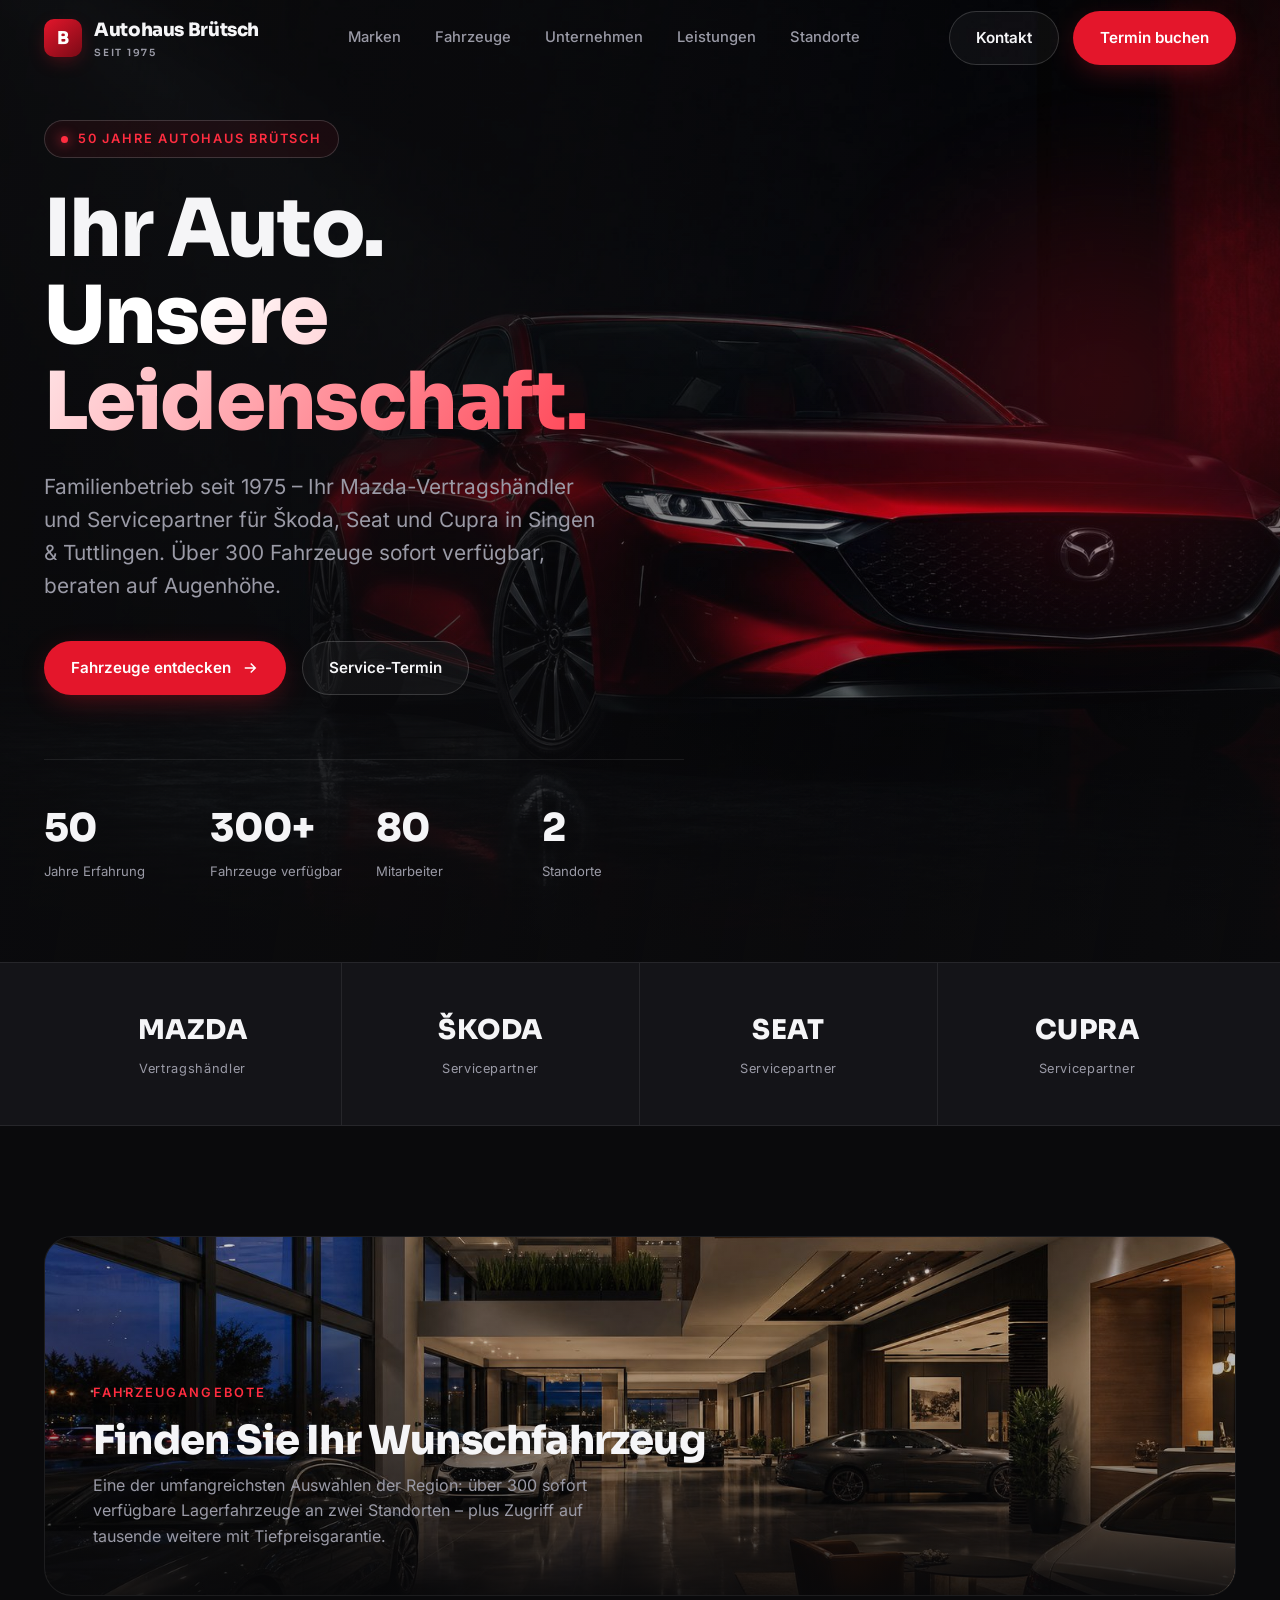
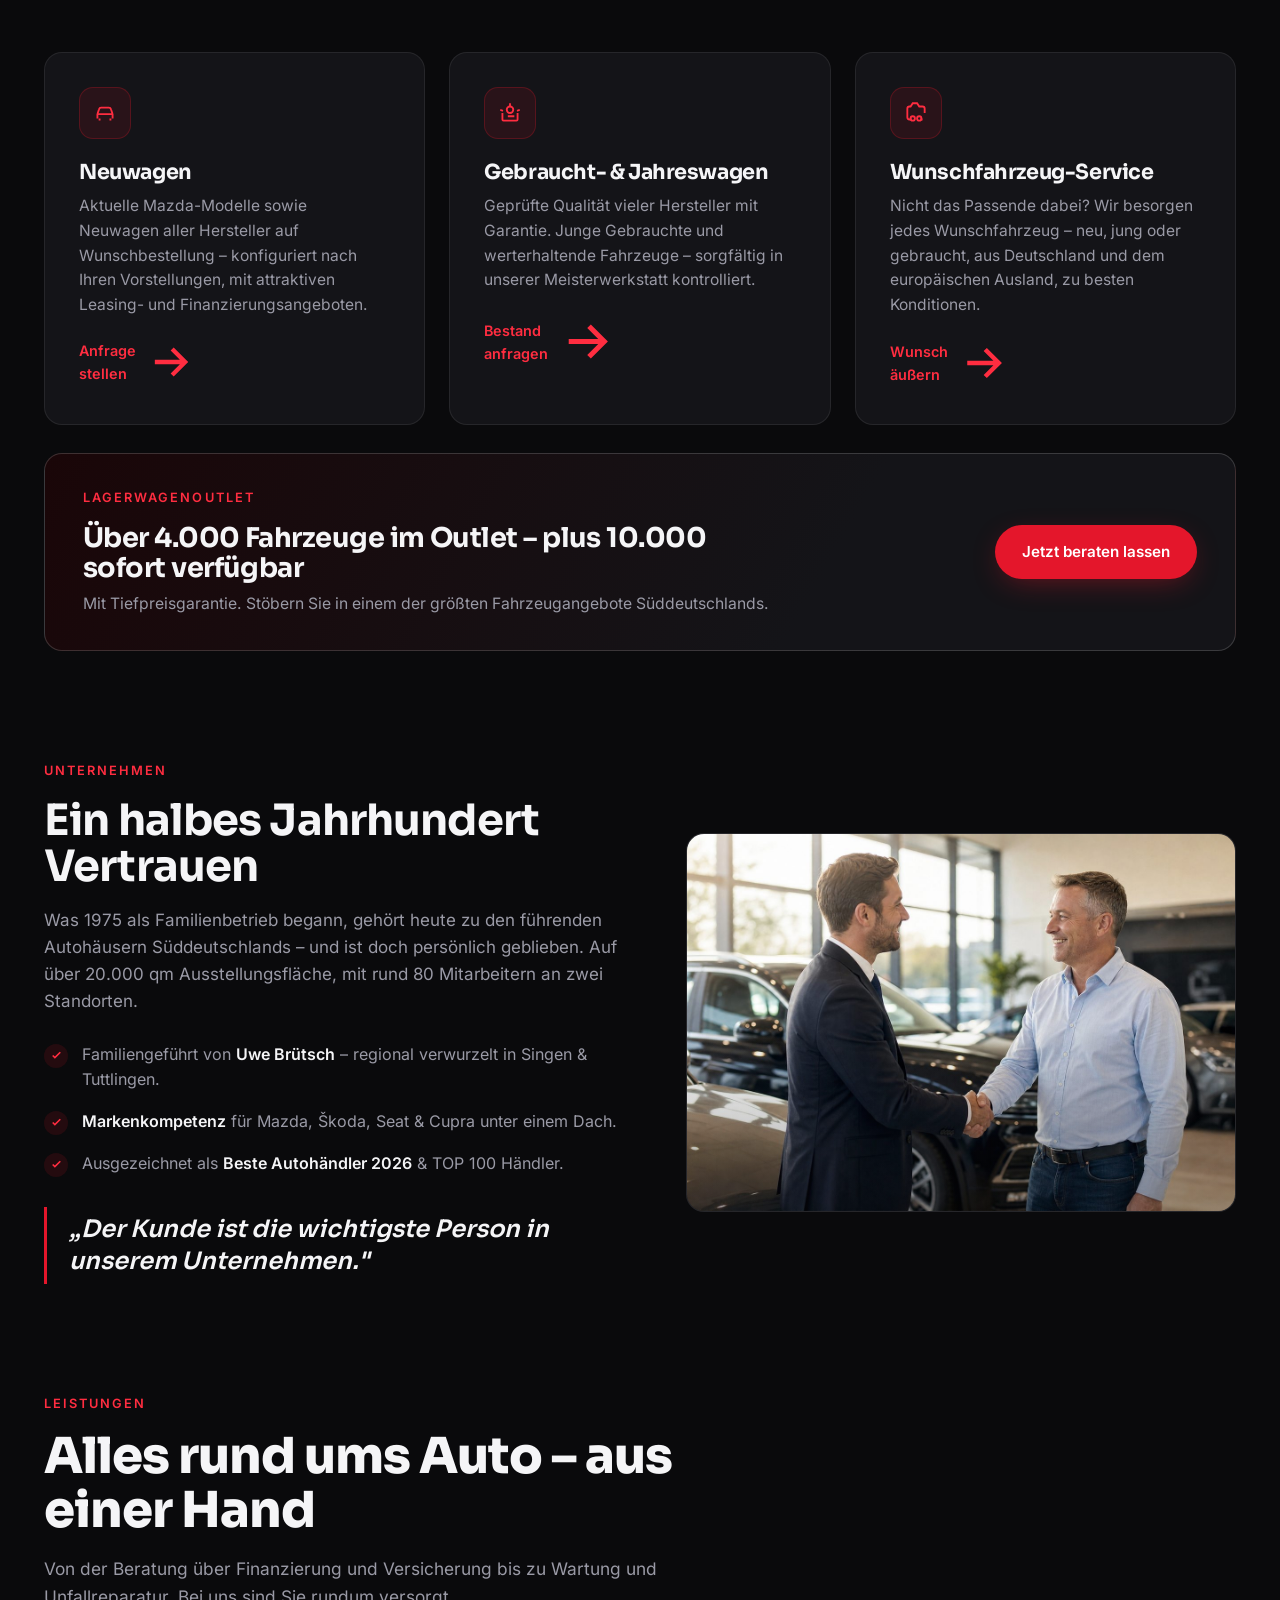
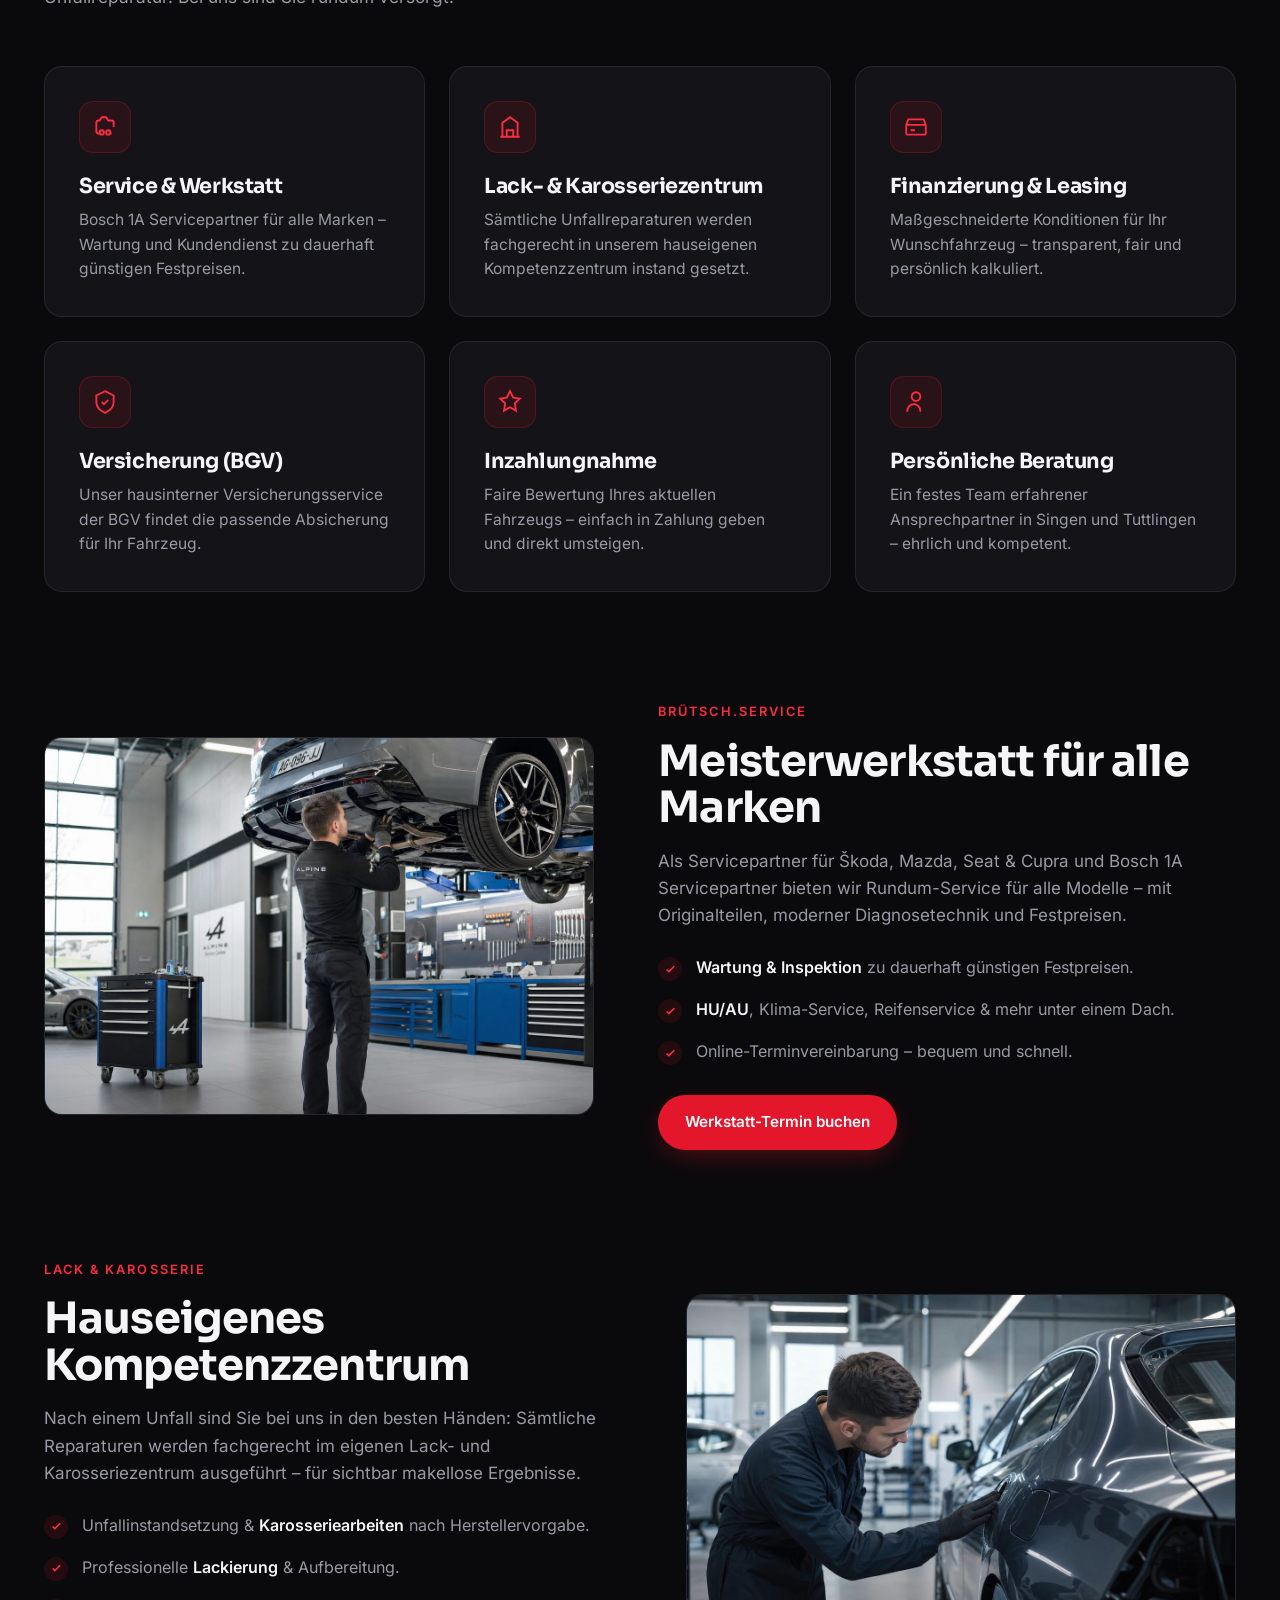
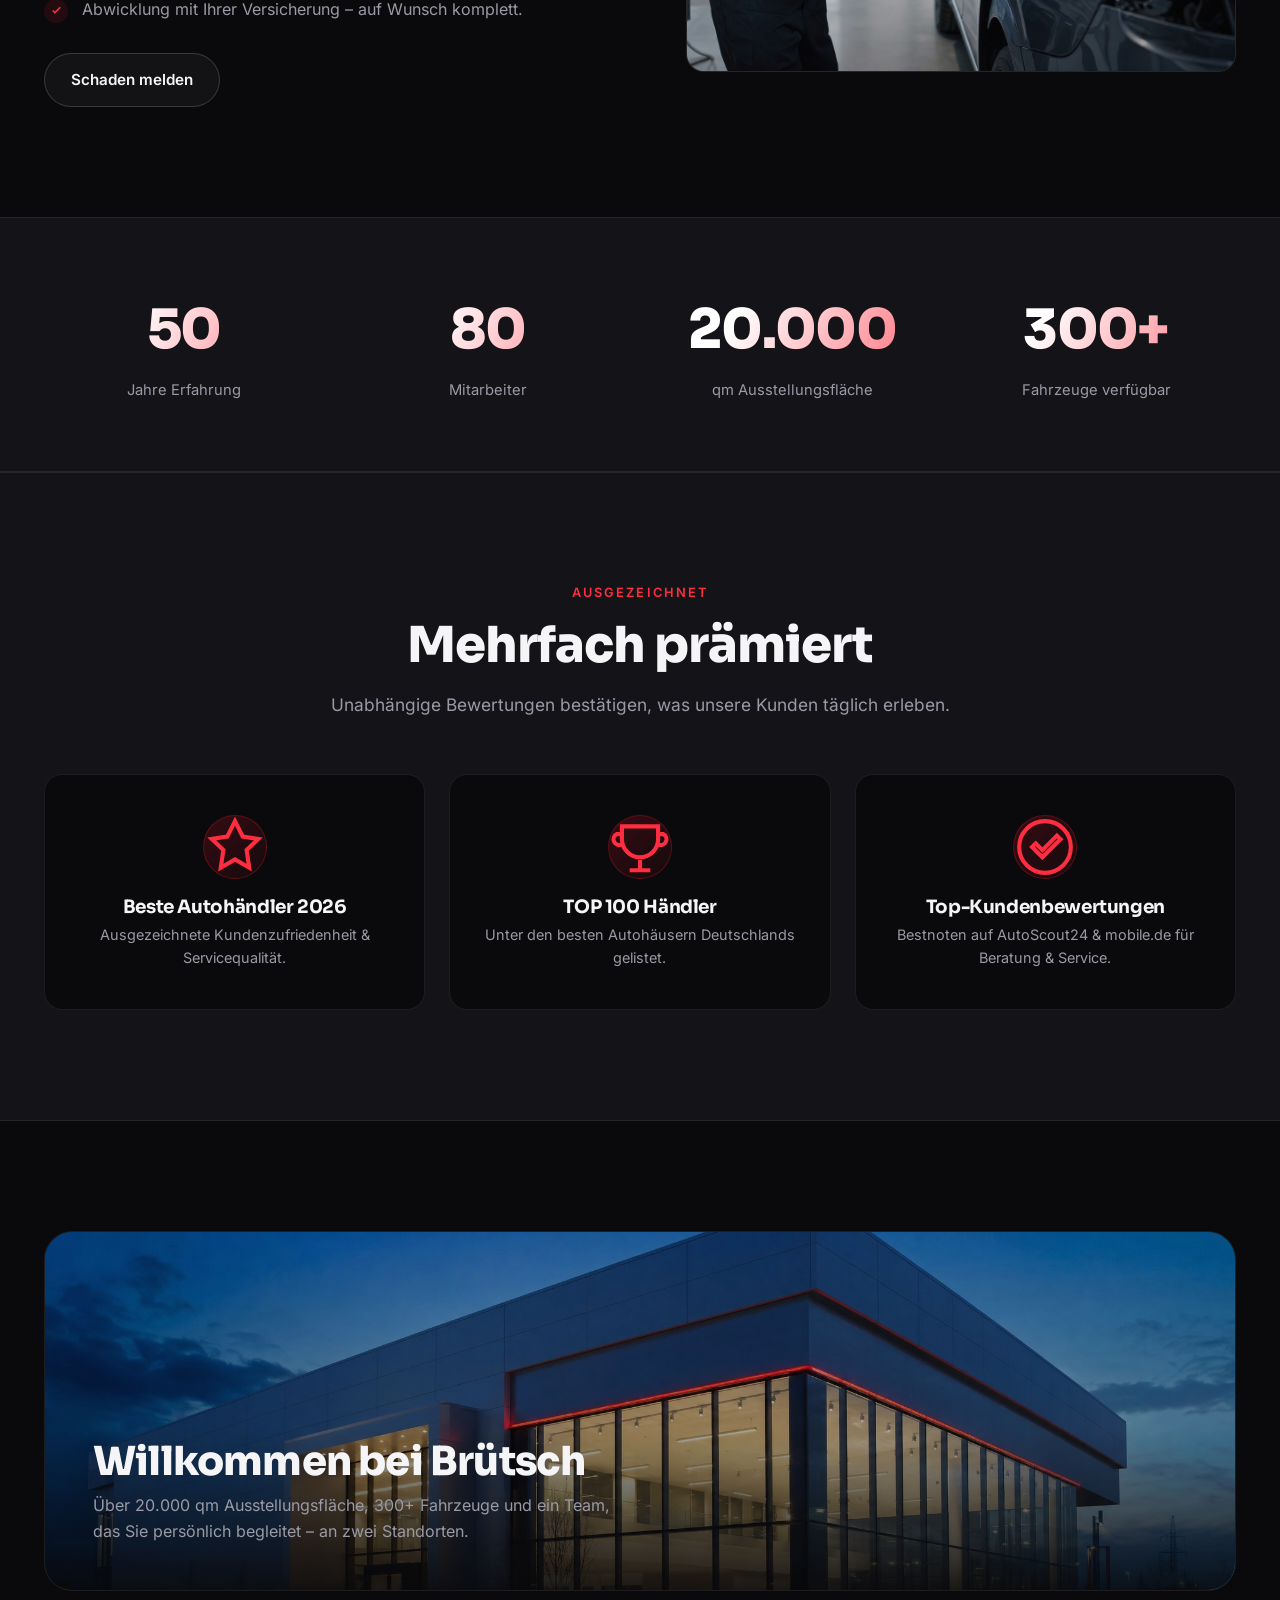
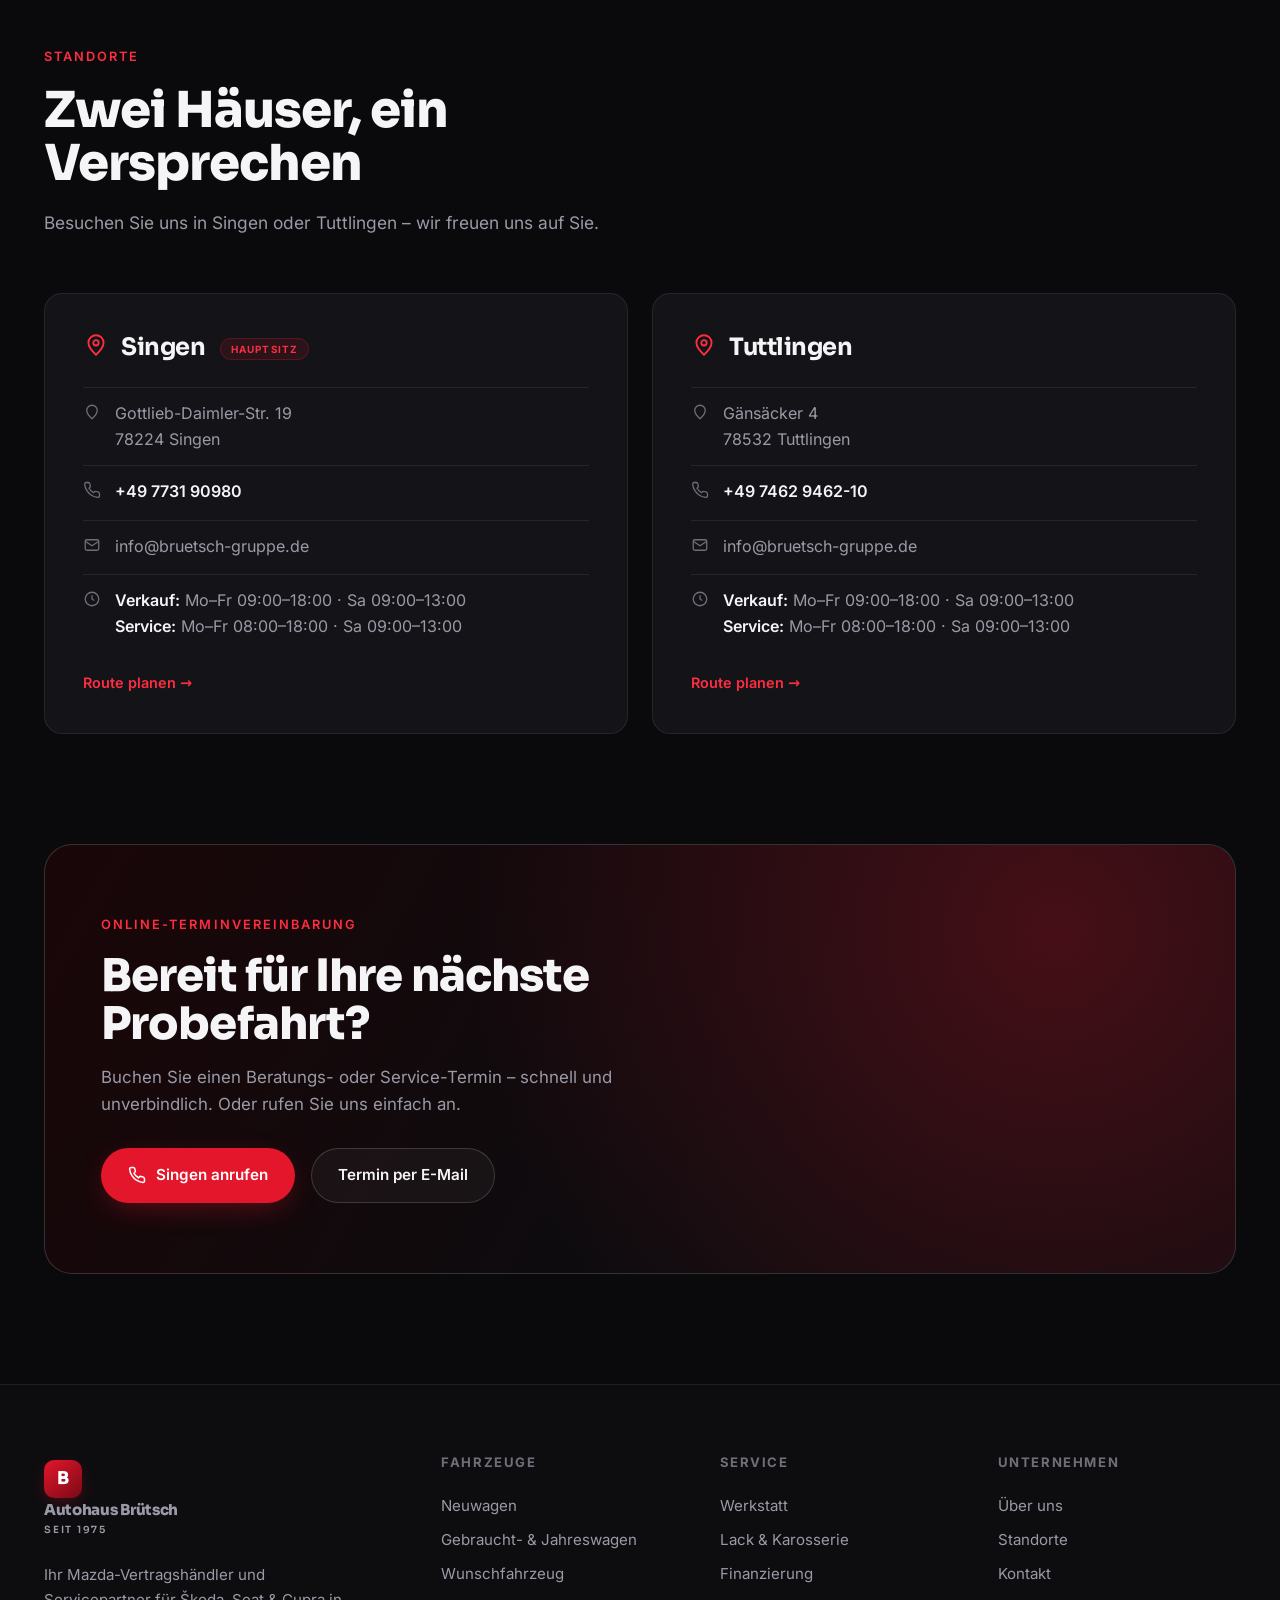
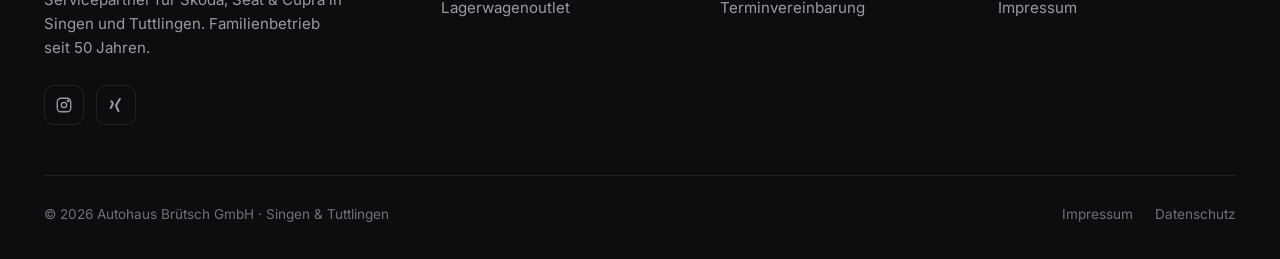
==== commit 746c5553: "Perfekter Relaunch: echte Daten, 6 Higgsfield-Visuals, Impressum & Datenschutz, lokale Fonts (DSGVO)" ====
--- a/index.html
+++ b/index.html
@@ -4,14 +4,12 @@
   <meta charset="UTF-8" />
   <meta name="viewport" content="width=device-width, initial-scale=1.0" />
   <title>Autohaus Brütsch — Mazda · Škoda · Seat · Cupra in Singen & Tuttlingen</title>
-  <meta name="description" content="Seit 50 Jahren Ihr Spezialist für Mazda, Škoda, Seat & Cupra in Singen und Tuttlingen. Neu- & Gebrauchtwagen, Service, Werkstatt, Finanzierung und Inzahlungnahme – persönlich und ausgezeichnet." />
+  <meta name="description" content="Familienbetrieb seit 50 Jahren: Ihr Mazda-Vertragshändler und Servicepartner für Škoda, Seat & Cupra in Singen und Tuttlingen. 300+ Lagerfahrzeuge, eigene Meisterwerkstatt, Lack- & Karosseriezentrum, Finanzierung und Versicherung." />
   <meta property="og:title" content="Autohaus Brütsch — Mazda · Škoda · Seat · Cupra" />
-  <meta property="og:description" content="Seit 50 Jahren Ihr Automobilpartner in Singen & Tuttlingen." />
+  <meta property="og:description" content="Seit 50 Jahren Ihr Automobilpartner in Singen & Tuttlingen. 300+ Fahrzeuge sofort verfügbar." />
   <meta property="og:type" content="website" />
   <meta property="og:locale" content="de_DE" />
-  <link rel="preconnect" href="https://fonts.googleapis.com" />
-  <link rel="preconnect" href="https://fonts.gstatic.com" crossorigin />
-  <link href="https://fonts.googleapis.com/css2?family=Inter:wght@400;500;600;700&family=Sora:wght@600;700;800&display=swap" rel="stylesheet" />
+  <link rel="stylesheet" href="assets/fonts/fonts.css" />
   <link rel="stylesheet" href="assets/css/style.css" />
   <script>document.documentElement.classList.add("js");</script>
 </head>
@@ -27,8 +25,8 @@
       <nav class="nav-links">
         <a href="#marken">Marken</a>
         <a href="#fahrzeuge">Fahrzeuge</a>
+        <a href="#unternehmen">Unternehmen</a>
         <a href="#leistungen">Leistungen</a>
-        <a href="#unternehmen">Unternehmen</a>
         <a href="#standorte">Standorte</a>
       </nav>
       <div class="nav-actions">
@@ -50,9 +48,9 @@
         <span class="eyebrow reveal"><span class="dot"></span> 50 Jahre Autohaus Brütsch</span>
         <h1 class="reveal" data-d="1">Ihr Auto.<br /><span class="grad">Unsere Leidenschaft.</span></h1>
         <p class="lead reveal" data-d="2">
-          Seit 1975 Ihr persönlicher Automobilpartner in Singen &amp; Tuttlingen.
-          Mazda, Škoda, Seat und Cupra – Neu- und Gebrauchtwagen, Service und Beratung
-          auf Augenhöhe.
+          Familienbetrieb seit 1975 – Ihr Mazda-Vertragshändler und Servicepartner für
+          Škoda, Seat und Cupra in Singen &amp; Tuttlingen. Über 300 Fahrzeuge sofort
+          verfügbar, beraten auf Augenhöhe.
         </p>
         <div class="hero-cta reveal" data-d="3">
           <a href="#fahrzeuge" class="btn btn-primary">
@@ -64,9 +62,9 @@
 
         <div class="stats reveal" data-d="3">
           <div class="stat"><div class="num"><span data-count="50">0</span></div><div class="lbl">Jahre Erfahrung</div></div>
-          <div class="stat"><div class="num">4</div><div class="lbl">Top-Marken</div></div>
+          <div class="stat"><div class="num"><span data-count="300" data-suffix="+">0</span></div><div class="lbl">Fahrzeuge verfügbar</div></div>
+          <div class="stat"><div class="num"><span data-count="80">0</span></div><div class="lbl">Mitarbeiter</div></div>
           <div class="stat"><div class="num">2</div><div class="lbl">Standorte</div></div>
-          <div class="stat"><div class="num">TOP&nbsp;100</div><div class="lbl">Händler 2026</div></div>
         </div>
       </div>
     </div>
@@ -76,10 +74,10 @@
   <section class="brands-strip" id="marken">
     <div class="container">
       <div class="brands-grid">
-        <div class="brand-cell reveal"><div class="brand-name">MAZDA</div><span class="sub">Neu &amp; Gebraucht</span></div>
-        <div class="brand-cell reveal" data-d="1"><div class="brand-name">ŠKODA</div><span class="sub">Neu &amp; Gebraucht</span></div>
-        <div class="brand-cell reveal" data-d="2"><div class="brand-name">SEAT</div><span class="sub">Neu &amp; Gebraucht</span></div>
-        <div class="brand-cell reveal" data-d="3"><div class="brand-name">CUPRA</div><span class="sub">Performance</span></div>
+        <div class="brand-cell reveal"><div class="brand-name">MAZDA</div><span class="sub">Vertragshändler</span></div>
+        <div class="brand-cell reveal" data-d="1"><div class="brand-name">ŠKODA</div><span class="sub">Servicepartner</span></div>
+        <div class="brand-cell reveal" data-d="2"><div class="brand-name">SEAT</div><span class="sub">Servicepartner</span></div>
+        <div class="brand-cell reveal" data-d="3"><div class="brand-name">CUPRA</div><span class="sub">Servicepartner</span></div>
       </div>
     </div>
   </section>
@@ -87,10 +85,13 @@
   <!-- ============ FAHRZEUGE ============ -->
   <section class="section-pad" id="fahrzeuge">
     <div class="container">
-      <div class="section-head reveal">
-        <span class="kicker">Fahrzeugangebote</span>
-        <h2>Finden Sie Ihr Wunschfahrzeug</h2>
-        <p>Von der sportlichen MX-5 bis zum geräumigen Familien-SUV: Entdecken Sie unsere aktuellen Neu- und Gebrauchtwagen – oder lassen Sie uns Ihr Traumauto für Sie finden.</p>
+      <div class="banner-wide reveal" style="margin-bottom:56px">
+        <img src="assets/img/showroom.jpg" alt="Showroom des Autohaus Brütsch mit Premium-Fahrzeugen" />
+        <div class="banner-inner">
+          <span class="kicker">Fahrzeugangebote</span>
+          <h2>Finden Sie Ihr Wunschfahrzeug</h2>
+          <p>Eine der umfangreichsten Auswahlen der Region: über 300 sofort verfügbare Lagerfahrzeuge an zwei Standorten – plus Zugriff auf tausende weitere mit Tiefpreisgarantie.</p>
+        </div>
       </div>
 
       <div class="grid grid-3">
@@ -99,8 +100,8 @@
             <svg viewBox="0 0 24 24" fill="none" stroke="currentColor" stroke-width="1.7"><path d="M5 13l1.5-4.5A2 2 0 018.4 7h7.2a2 2 0 011.9 1.5L19 13m-14 0h14m-14 0v4m14-4v4M7 17v2m10-2v2M6.5 15h.01M17.5 15h.01"/></svg>
           </div>
           <h3>Neuwagen</h3>
-          <p>Aktuelle Modelle von Mazda, Škoda, Seat &amp; Cupra – konfiguriert nach Ihren Wünschen, mit attraktiven Leasing- und Finanzierungsangeboten.</p>
-          <a href="#termin" class="link">Modelle ansehen
+          <p>Aktuelle Mazda-Modelle sowie Neuwagen aller Hersteller auf Wunschbestellung – konfiguriert nach Ihren Vorstellungen, mit attraktiven Leasing- und Finanzierungsangeboten.</p>
+          <a href="#termin" class="link">Anfrage stellen
             <svg viewBox="0 0 24 24" fill="none" stroke="currentColor" stroke-width="2"><path d="M5 12h14M13 6l6 6-6 6"/></svg>
           </a>
         </article>
@@ -109,9 +110,9 @@
           <div class="card-ico">
             <svg viewBox="0 0 24 24" fill="none" stroke="currentColor" stroke-width="1.7"><path d="M3 9l2.5 1M21 9l-2.5 1M12 3v3m-7 6v6a1 1 0 001 1h12a1 1 0 001-1v-6m-9 3h6"/><circle cx="12" cy="9" r="3"/></svg>
           </div>
-          <h3>Gebrauchtwagen</h3>
-          <p>Geprüfte Qualität mit Garantie. Junge Gebrauchte und werterhaltende Fahrzeuge – jedes Auto wird in unserer Meisterwerkstatt sorgfältig kontrolliert.</p>
-          <a href="#termin" class="link">Bestand durchsuchen
+          <h3>Gebraucht- &amp; Jahreswagen</h3>
+          <p>Geprüfte Qualität vieler Hersteller mit Garantie. Junge Gebrauchte und werterhaltende Fahrzeuge – sorgfältig in unserer Meisterwerkstatt kontrolliert.</p>
+          <a href="#termin" class="link">Bestand anfragen
             <svg viewBox="0 0 24 24" fill="none" stroke="currentColor" stroke-width="2"><path d="M5 12h14M13 6l6 6-6 6"/></svg>
           </a>
         </article>
@@ -120,79 +121,143 @@
           <div class="card-ico">
             <svg viewBox="0 0 24 24" fill="none" stroke="currentColor" stroke-width="1.7"><path d="M20 12V8a2 2 0 00-2-2h-3l-2-3H9L7 6H6a2 2 0 00-2 2v8a2 2 0 002 2h2m8 0h2"/><circle cx="9" cy="17" r="2"/><circle cx="15" cy="17" r="2"/></svg>
           </div>
-          <h3>Ihr Wunschfahrzeug</h3>
-          <p>Nicht das Passende dabei? Stellen Sie eine unverbindliche Anfrage – wir finden das richtige Fahrzeug für Sie und beraten Sie persönlich.</p>
-          <a href="#termin" class="link">Anfrage stellen
+          <h3>Wunschfahrzeug-Service</h3>
+          <p>Nicht das Passende dabei? Wir besorgen jedes Wunschfahrzeug – neu, jung oder gebraucht, aus Deutschland und dem europäischen Ausland, zu besten Konditionen.</p>
+          <a href="#termin" class="link">Wunsch äußern
             <svg viewBox="0 0 24 24" fill="none" stroke="currentColor" stroke-width="2"><path d="M5 12h14M13 6l6 6-6 6"/></svg>
           </a>
         </article>
       </div>
-    </div>
-  </section>
-
-  <!-- ============ LEISTUNGEN (split 1: Service) ============ -->
-  <section class="section-pad" id="leistungen" style="padding-top:0">
+
+      <!-- Outlet callout -->
+      <div class="callout reveal">
+        <div>
+          <span class="kicker">Lagerwagenoutlet</span>
+          <h3>Über 4.000 Fahrzeuge im Outlet – plus 10.000 sofort verfügbar</h3>
+          <p>Mit Tiefpreisgarantie. Stöbern Sie in einem der größten Fahrzeugangebote Süddeutschlands.</p>
+        </div>
+        <a href="#termin" class="btn btn-primary">Jetzt beraten lassen</a>
+      </div>
+    </div>
+  </section>
+
+  <!-- ============ UNTERNEHMEN (split, consult image) ============ -->
+  <section class="section-pad" id="unternehmen" style="padding-top:0">
     <div class="container">
       <div class="split">
         <div class="reveal">
-          <span class="kicker">Service &amp; Werkstatt</span>
-          <h2 style="font-size:clamp(1.8rem,3.4vw,2.7rem);margin-bottom:16px">Meisterwerkstatt für alle Marken</h2>
-          <p style="color:var(--muted);font-size:1.06rem">Wartung, Inspektion, Reparatur und Reifenservice – von zertifizierten Mechatronikern, mit Originalteilen und modernster Diagnosetechnik.</p>
+          <span class="kicker">Unternehmen</span>
+          <h2 style="font-size:clamp(1.8rem,3.4vw,2.7rem);margin-bottom:16px">Ein halbes Jahrhundert Vertrauen</h2>
+          <p style="color:var(--muted);font-size:1.06rem">Was 1975 als Familienbetrieb begann, gehört heute zu den führenden Autohäusern Süddeutschlands – und ist doch persönlich geblieben. Auf über 20.000 qm Ausstellungsfläche, mit rund 80 Mitarbeitern an zwei Standorten.</p>
           <ul class="feature-list">
-            <li><span class="ck"><svg viewBox="0 0 24 24" fill="none" stroke="currentColor" stroke-width="3"><path d="M5 12l4 4L19 6"/></svg></span><span><strong>Hol- &amp; Bringservice</strong> sowie Ersatzfahrzeug auf Wunsch.</span></li>
-            <li><span class="ck"><svg viewBox="0 0 24 24" fill="none" stroke="currentColor" stroke-width="3"><path d="M5 12l4 4L19 6"/></svg></span><span><strong>Online-Terminvereinbarung</strong> – bequem rund um die Uhr.</span></li>
-            <li><span class="ck"><svg viewBox="0 0 24 24" fill="none" stroke="currentColor" stroke-width="3"><path d="M5 12l4 4L19 6"/></svg></span><span><strong>HU/AU</strong>, Klima-Service, Achsvermessung &amp; mehr unter einem Dach.</span></li>
+            <li><span class="ck"><svg viewBox="0 0 24 24" fill="none" stroke="currentColor" stroke-width="3"><path d="M5 12l4 4L19 6"/></svg></span><span>Familiengeführt von <strong>Uwe Brütsch</strong> – regional verwurzelt in Singen &amp; Tuttlingen.</span></li>
+            <li><span class="ck"><svg viewBox="0 0 24 24" fill="none" stroke="currentColor" stroke-width="3"><path d="M5 12l4 4L19 6"/></svg></span><span><strong>Markenkompetenz</strong> für Mazda, Škoda, Seat &amp; Cupra unter einem Dach.</span></li>
+            <li><span class="ck"><svg viewBox="0 0 24 24" fill="none" stroke="currentColor" stroke-width="3"><path d="M5 12l4 4L19 6"/></svg></span><span>Ausgezeichnet als <strong>Beste Autohändler 2026</strong> &amp; TOP 100 Händler.</span></li>
           </ul>
-          <a href="#termin" class="btn btn-primary" style="margin-top:30px">Werkstatt-Termin buchen</a>
+          <blockquote class="quote">„Der Kunde ist die wichtigste Person in unserem Unternehmen."</blockquote>
         </div>
         <div class="media-frame reveal" data-d="1">
-          <img src="assets/img/service.jpg" alt="Moderne Meisterwerkstatt im Autohaus Brütsch" />
+          <img src="assets/img/consult.jpg" alt="Persönliche Beratung im Autohaus Brütsch" />
         </div>
       </div>
     </div>
   </section>
 
   <!-- ============ LEISTUNGEN GRID ============ -->
-  <section class="section-pad" style="padding-top:0">
-    <div class="container">
+  <section class="section-pad" id="leistungen" style="padding-top:0">
+    <div class="container">
+      <div class="section-head reveal">
+        <span class="kicker">Leistungen</span>
+        <h2>Alles rund ums Auto – aus einer Hand</h2>
+        <p>Von der Beratung über Finanzierung und Versicherung bis zu Wartung und Unfallreparatur. Bei uns sind Sie rundum versorgt.</p>
+      </div>
       <div class="grid grid-3">
         <article class="card reveal">
+          <div class="card-ico"><svg viewBox="0 0 24 24" fill="none" stroke="currentColor" stroke-width="1.7"><path d="M20 12V8a2 2 0 00-2-2h-3l-2-3H9L7 6H6a2 2 0 00-2 2v8a2 2 0 002 2h2m8 0h2"/><circle cx="9" cy="17" r="2"/><circle cx="15" cy="17" r="2"/></svg></div>
+          <h3>Service &amp; Werkstatt</h3>
+          <p>Bosch 1A Servicepartner für alle Marken – Wartung und Kundendienst zu dauerhaft günstigen Festpreisen.</p>
+        </article>
+        <article class="card reveal" data-d="1">
+          <div class="card-ico"><svg viewBox="0 0 24 24" fill="none" stroke="currentColor" stroke-width="1.7"><path d="M3 21h18M5 21V8l7-5 7 5v13M9 21v-6h6v6"/></svg></div>
+          <h3>Lack- &amp; Karosseriezentrum</h3>
+          <p>Sämtliche Unfallreparaturen werden fachgerecht in unserem hauseigenen Kompetenzzentrum instand gesetzt.</p>
+        </article>
+        <article class="card reveal" data-d="2">
+          <div class="card-ico"><svg viewBox="0 0 24 24" fill="none" stroke="currentColor" stroke-width="1.7"><path d="M3 10h18M3 10l2-5h14l2 5M3 10v8a1 1 0 001 1h16a1 1 0 001-1v-8M7 15h4"/></svg></div>
+          <h3>Finanzierung &amp; Leasing</h3>
+          <p>Maßgeschneiderte Konditionen für Ihr Wunschfahrzeug – transparent, fair und persönlich kalkuliert.</p>
+        </article>
+        <article class="card reveal">
+          <div class="card-ico"><svg viewBox="0 0 24 24" fill="none" stroke="currentColor" stroke-width="1.7"><path d="M12 2l8 4v6c0 5-3.5 8-8 10-4.5-2-8-5-8-10V6z"/><path d="M9 12l2 2 4-4"/></svg></div>
+          <h3>Versicherung (BGV)</h3>
+          <p>Unser hausinterner Versicherungsservice der BGV findet die passende Absicherung für Ihr Fahrzeug.</p>
+        </article>
+        <article class="card reveal" data-d="1">
           <div class="card-ico"><svg viewBox="0 0 24 24" fill="none" stroke="currentColor" stroke-width="1.7"><path d="M12 2l3 6 6 .9-4.5 4.3L17.5 20 12 16.8 6.5 20l1-6.8L3 8.9 9 8z"/></svg></div>
           <h3>Inzahlungnahme</h3>
-          <p>Faire Bewertung Ihres aktuellen Fahrzeugs – einfach in Zahlung geben und direkt vom neuen Wagen profitieren.</p>
-        </article>
-        <article class="card reveal" data-d="1">
-          <div class="card-ico"><svg viewBox="0 0 24 24" fill="none" stroke="currentColor" stroke-width="1.7"><path d="M3 10h18M3 10l2-5h14l2 5M3 10v8a1 1 0 001 1h16a1 1 0 001-1v-8M7 15h4"/></svg></div>
-          <h3>Finanzierung &amp; Leasing</h3>
-          <p>Maßgeschneiderte Finanzierungs- und Leasinglösungen mit transparenten Konditionen – persönlich auf Sie zugeschnitten.</p>
+          <p>Faire Bewertung Ihres aktuellen Fahrzeugs – einfach in Zahlung geben und direkt umsteigen.</p>
         </article>
         <article class="card reveal" data-d="2">
           <div class="card-ico"><svg viewBox="0 0 24 24" fill="none" stroke="currentColor" stroke-width="1.7"><path d="M16 7a4 4 0 11-8 0 4 4 0 018 0zM4 21v-1a6 6 0 0112 0v1"/></svg></div>
           <h3>Persönliche Beratung</h3>
-          <p>Ein festes Team aus erfahrenen Ansprechpartnern in Singen und Tuttlingen – ehrlich, kompetent und immer für Sie da.</p>
-        </article>
-      </div>
-    </div>
-  </section>
-
-  <!-- ============ UNTERNEHMEN (split 2) ============ -->
-  <section class="section-pad" id="unternehmen" style="padding-top:0">
+          <p>Ein festes Team erfahrener Ansprechpartner in Singen und Tuttlingen – ehrlich und kompetent.</p>
+        </article>
+      </div>
+    </div>
+  </section>
+
+  <!-- ============ SERVICE split ============ -->
+  <section class="section-pad" style="padding-top:0">
     <div class="container">
       <div class="split rev">
         <div class="reveal">
-          <span class="kicker">Unternehmen</span>
-          <h2 style="font-size:clamp(1.8rem,3.4vw,2.7rem);margin-bottom:16px">Ein halbes Jahrhundert Vertrauen</h2>
-          <p style="color:var(--muted);font-size:1.06rem">Seit 1975 stehen wir für Mobilität mit Handschlagqualität. Was als Familienbetrieb begann, ist heute eines der führenden Autohäuser der Region – und doch persönlich geblieben.</p>
+          <span class="kicker">BRÜTSCH.Service</span>
+          <h2 style="font-size:clamp(1.8rem,3.4vw,2.7rem);margin-bottom:16px">Meisterwerkstatt für alle Marken</h2>
+          <p style="color:var(--muted);font-size:1.06rem">Als Servicepartner für Škoda, Mazda, Seat &amp; Cupra und Bosch 1A Servicepartner bieten wir Rundum-Service für alle Modelle – mit Originalteilen, moderner Diagnosetechnik und Festpreisen.</p>
           <ul class="feature-list">
-            <li><span class="ck"><svg viewBox="0 0 24 24" fill="none" stroke="currentColor" stroke-width="3"><path d="M5 12l4 4L19 6"/></svg></span><span>Familiengeführt &amp; regional verwurzelt in <strong>Singen &amp; Tuttlingen</strong>.</span></li>
-            <li><span class="ck"><svg viewBox="0 0 24 24" fill="none" stroke="currentColor" stroke-width="3"><path d="M5 12l4 4L19 6"/></svg></span><span>Tausende zufriedene Kundinnen und Kunden – mit Top-Bewertungen.</span></li>
-            <li><span class="ck"><svg viewBox="0 0 24 24" fill="none" stroke="currentColor" stroke-width="3"><path d="M5 12l4 4L19 6"/></svg></span><span>Ausgezeichnet als <strong>Beste Autohändler 2026</strong>.</span></li>
+            <li><span class="ck"><svg viewBox="0 0 24 24" fill="none" stroke="currentColor" stroke-width="3"><path d="M5 12l4 4L19 6"/></svg></span><span><strong>Wartung &amp; Inspektion</strong> zu dauerhaft günstigen Festpreisen.</span></li>
+            <li><span class="ck"><svg viewBox="0 0 24 24" fill="none" stroke="currentColor" stroke-width="3"><path d="M5 12l4 4L19 6"/></svg></span><span><strong>HU/AU</strong>, Klima-Service, Reifenservice &amp; mehr unter einem Dach.</span></li>
+            <li><span class="ck"><svg viewBox="0 0 24 24" fill="none" stroke="currentColor" stroke-width="3"><path d="M5 12l4 4L19 6"/></svg></span><span>Online-Terminvereinbarung – bequem und schnell.</span></li>
           </ul>
-          <a href="#standorte" class="btn btn-ghost" style="margin-top:30px">Lernen Sie uns kennen</a>
+          <a href="#termin" class="btn btn-primary" style="margin-top:30px">Werkstatt-Termin buchen</a>
         </div>
         <div class="media-frame reveal" data-d="1">
-          <img src="assets/img/showroom.jpg" alt="Showroom des Autohaus Brütsch" />
-        </div>
+          <img src="assets/img/service.jpg" alt="Meisterwerkstatt im Autohaus Brütsch" />
+        </div>
+      </div>
+    </div>
+  </section>
+
+  <!-- ============ KAROSSERIE split ============ -->
+  <section class="section-pad" style="padding-top:0">
+    <div class="container">
+      <div class="split">
+        <div class="reveal">
+          <span class="kicker">Lack &amp; Karosserie</span>
+          <h2 style="font-size:clamp(1.8rem,3.4vw,2.7rem);margin-bottom:16px">Hauseigenes Kompetenzzentrum</h2>
+          <p style="color:var(--muted);font-size:1.06rem">Nach einem Unfall sind Sie bei uns in den besten Händen: Sämtliche Reparaturen werden fachgerecht im eigenen Lack- und Karosseriezentrum ausgeführt – für sichtbar makellose Ergebnisse.</p>
+          <ul class="feature-list">
+            <li><span class="ck"><svg viewBox="0 0 24 24" fill="none" stroke="currentColor" stroke-width="3"><path d="M5 12l4 4L19 6"/></svg></span><span>Unfallinstandsetzung &amp; <strong>Karosseriearbeiten</strong> nach Herstellervorgabe.</span></li>
+            <li><span class="ck"><svg viewBox="0 0 24 24" fill="none" stroke="currentColor" stroke-width="3"><path d="M5 12l4 4L19 6"/></svg></span><span>Professionelle <strong>Lackierung</strong> &amp; Aufbereitung.</span></li>
+            <li><span class="ck"><svg viewBox="0 0 24 24" fill="none" stroke="currentColor" stroke-width="3"><path d="M5 12l4 4L19 6"/></svg></span><span>Abwicklung mit Ihrer Versicherung – auf Wunsch komplett.</span></li>
+          </ul>
+          <a href="#termin" class="btn btn-ghost" style="margin-top:30px">Schaden melden</a>
+        </div>
+        <div class="media-frame reveal" data-d="1">
+          <img src="assets/img/bodyshop.jpg" alt="Lack- und Karosseriezentrum des Autohaus Brütsch" />
+        </div>
+      </div>
+    </div>
+  </section>
+
+  <!-- ============ ZAHLEN / FAKTEN ============ -->
+  <section class="facts">
+    <div class="container">
+      <div class="facts-grid">
+        <div class="fact reveal"><div class="fact-num"><span data-count="50">0</span></div><div class="fact-lbl">Jahre Erfahrung</div></div>
+        <div class="fact reveal" data-d="1"><div class="fact-num"><span data-count="80">0</span></div><div class="fact-lbl">Mitarbeiter</div></div>
+        <div class="fact reveal" data-d="2"><div class="fact-num"><span data-count="20">0</span>.000</div><div class="fact-lbl">qm Ausstellungsfläche</div></div>
+        <div class="fact reveal" data-d="3"><div class="fact-num"><span data-count="300" data-suffix="+">0</span></div><div class="fact-lbl">Fahrzeuge verfügbar</div></div>
       </div>
     </div>
   </section>
@@ -228,6 +293,13 @@
   <!-- ============ STANDORTE ============ -->
   <section class="section-pad" id="standorte">
     <div class="container">
+      <div class="banner-wide reveal" style="margin-bottom:56px">
+        <img src="assets/img/building.jpg" alt="Autohaus Brütsch bei Abenddämmerung" />
+        <div class="banner-inner">
+          <h2>Willkommen bei Brütsch</h2>
+          <p>Über 20.000 qm Ausstellungsfläche, 300+ Fahrzeuge und ein Team, das Sie persönlich begleitet – an zwei Standorten.</p>
+        </div>
+      </div>
       <div class="section-head reveal">
         <span class="kicker">Standorte</span>
         <h2>Zwei Häuser, ein Versprechen</h2>
@@ -235,28 +307,30 @@
       </div>
 
       <div class="loc-grid">
-        <!-- Tuttlingen -->
+        <!-- Singen (Hauptsitz) -->
         <div class="loc-card reveal">
           <div class="city">
             <span class="pin"><svg viewBox="0 0 24 24" width="26" height="26" fill="none" stroke="currentColor" stroke-width="1.7"><path d="M12 21s-7-6.3-7-11a7 7 0 0114 0c0 4.7-7 11-7 11z"/><circle cx="12" cy="10" r="2.5"/></svg></span>
-            <h3>Tuttlingen</h3>
-          </div>
-          <div class="loc-row"><span class="ico"><svg viewBox="0 0 24 24" width="18" height="18" fill="none" stroke="currentColor" stroke-width="1.7"><path d="M12 21s-7-6.3-7-11a7 7 0 0114 0c0 4.7-7 11-7 11z"/></svg></span><span>Gottlieb-Daimler-Str. 19<br />78532 Tuttlingen</span></div>
-          <div class="loc-row"><span class="ico"><svg viewBox="0 0 24 24" width="18" height="18" fill="none" stroke="currentColor" stroke-width="1.7"><path d="M22 16.9v3a2 2 0 01-2.2 2 19.8 19.8 0 01-8.6-3 19.5 19.5 0 01-6-6 19.8 19.8 0 01-3-8.6A2 2 0 014.1 2h3a2 2 0 012 1.7c.1.9.3 1.8.6 2.6a2 2 0 01-.5 2.1L8 9.7a16 16 0 006 6l1.3-1.3a2 2 0 012.1-.4c.8.3 1.7.5 2.6.6a2 2 0 011.7 2z"/></svg></span><a href="tel:+497462946210"><strong>+49 7462 9462-10</strong></a></div>
+            <h3>Singen <span class="tag">Hauptsitz</span></h3>
+          </div>
+          <div class="loc-row"><span class="ico"><svg viewBox="0 0 24 24" width="18" height="18" fill="none" stroke="currentColor" stroke-width="1.7"><path d="M12 21s-7-6.3-7-11a7 7 0 0114 0c0 4.7-7 11-7 11z"/></svg></span><span>Gottlieb-Daimler-Str. 19<br />78224 Singen</span></div>
+          <div class="loc-row"><span class="ico"><svg viewBox="0 0 24 24" width="18" height="18" fill="none" stroke="currentColor" stroke-width="1.7"><path d="M22 16.9v3a2 2 0 01-2.2 2 19.8 19.8 0 01-8.6-3 19.5 19.5 0 01-6-6 19.8 19.8 0 01-3-8.6A2 2 0 014.1 2h3a2 2 0 012 1.7c.1.9.3 1.8.6 2.6a2 2 0 01-.5 2.1L8 9.7a16 16 0 006 6l1.3-1.3a2 2 0 012.1-.4c.8.3 1.7.5 2.6.6a2 2 0 011.7 2z"/></svg></span><a href="tel:+4977319098"><strong>+49 7731 90980</strong></a></div>
           <div class="loc-row"><span class="ico"><svg viewBox="0 0 24 24" width="18" height="18" fill="none" stroke="currentColor" stroke-width="1.7"><rect x="3" y="5" width="18" height="14" rx="2"/><path d="M3 7l9 6 9-6"/></svg></span><a href="mailto:info@bruetsch-gruppe.de">info@bruetsch-gruppe.de</a></div>
-          <div class="loc-row"><span class="ico"><svg viewBox="0 0 24 24" width="18" height="18" fill="none" stroke="currentColor" stroke-width="1.7"><circle cx="12" cy="12" r="9"/><path d="M12 7v5l3 2"/></svg></span><span><strong>Verkauf</strong> Mo–Fr 8:30–18:00 · Sa 9:00–14:00<br /><strong>Service</strong> Mo–Fr 7:30–17:00</span></div>
-        </div>
-
-        <!-- Singen -->
+          <div class="loc-row"><span class="ico"><svg viewBox="0 0 24 24" width="18" height="18" fill="none" stroke="currentColor" stroke-width="1.7"><circle cx="12" cy="12" r="9"/><path d="M12 7v5l3 2"/></svg></span><span><strong>Verkauf:</strong> Mo–Fr 09:00–18:00 · Sa 09:00–13:00<br /><strong>Service:</strong> Mo–Fr 08:00–18:00 · Sa 09:00–13:00</span></div>
+          <a class="loc-map" href="https://www.google.com/maps/search/?api=1&query=Autohaus+Br%C3%BCtsch+Gottlieb-Daimler-Str.+19+78224+Singen" target="_blank" rel="noopener">Route planen →</a>
+        </div>
+
+        <!-- Tuttlingen -->
         <div class="loc-card reveal" data-d="1">
           <div class="city">
             <span class="pin"><svg viewBox="0 0 24 24" width="26" height="26" fill="none" stroke="currentColor" stroke-width="1.7"><path d="M12 21s-7-6.3-7-11a7 7 0 0114 0c0 4.7-7 11-7 11z"/><circle cx="12" cy="10" r="2.5"/></svg></span>
-            <h3>Singen</h3>
-          </div>
-          <div class="loc-row"><span class="ico"><svg viewBox="0 0 24 24" width="18" height="18" fill="none" stroke="currentColor" stroke-width="1.7"><path d="M12 21s-7-6.3-7-11a7 7 0 0114 0c0 4.7-7 11-7 11z"/></svg></span><span>Standort Singen<br />78224 Singen (Hohentwiel)</span></div>
-          <div class="loc-row"><span class="ico"><svg viewBox="0 0 24 24" width="18" height="18" fill="none" stroke="currentColor" stroke-width="1.7"><path d="M22 16.9v3a2 2 0 01-2.2 2 19.8 19.8 0 01-8.6-3 19.5 19.5 0 01-6-6 19.8 19.8 0 01-3-8.6A2 2 0 014.1 2h3a2 2 0 012 1.7c.1.9.3 1.8.6 2.6a2 2 0 01-.5 2.1L8 9.7a16 16 0 006 6l1.3-1.3a2 2 0 012.1-.4c.8.3 1.7.5 2.6.6a2 2 0 011.7 2z"/></svg></span><a href="tel:+4977319098110"><strong>+49 7731 90980</strong></a></div>
+            <h3>Tuttlingen</h3>
+          </div>
+          <div class="loc-row"><span class="ico"><svg viewBox="0 0 24 24" width="18" height="18" fill="none" stroke="currentColor" stroke-width="1.7"><path d="M12 21s-7-6.3-7-11a7 7 0 0114 0c0 4.7-7 11-7 11z"/></svg></span><span>Gänsäcker 4<br />78532 Tuttlingen</span></div>
+          <div class="loc-row"><span class="ico"><svg viewBox="0 0 24 24" width="18" height="18" fill="none" stroke="currentColor" stroke-width="1.7"><path d="M22 16.9v3a2 2 0 01-2.2 2 19.8 19.8 0 01-8.6-3 19.5 19.5 0 01-6-6 19.8 19.8 0 01-3-8.6A2 2 0 014.1 2h3a2 2 0 012 1.7c.1.9.3 1.8.6 2.6a2 2 0 01-.5 2.1L8 9.7a16 16 0 006 6l1.3-1.3a2 2 0 012.1-.4c.8.3 1.7.5 2.6.6a2 2 0 011.7 2z"/></svg></span><a href="tel:+497462946210"><strong>+49 7462 9462-10</strong></a></div>
           <div class="loc-row"><span class="ico"><svg viewBox="0 0 24 24" width="18" height="18" fill="none" stroke="currentColor" stroke-width="1.7"><rect x="3" y="5" width="18" height="14" rx="2"/><path d="M3 7l9 6 9-6"/></svg></span><a href="mailto:info@bruetsch-gruppe.de">info@bruetsch-gruppe.de</a></div>
-          <div class="loc-row"><span class="ico"><svg viewBox="0 0 24 24" width="18" height="18" fill="none" stroke="currentColor" stroke-width="1.7"><circle cx="12" cy="12" r="9"/><path d="M12 7v5l3 2"/></svg></span><span><strong>Verkauf</strong> Mo–Fr 8:30–18:00 · Sa 9:00–14:00<br /><strong>Service</strong> Mo–Fr 7:30–17:00</span></div>
+          <div class="loc-row"><span class="ico"><svg viewBox="0 0 24 24" width="18" height="18" fill="none" stroke="currentColor" stroke-width="1.7"><circle cx="12" cy="12" r="9"/><path d="M12 7v5l3 2"/></svg></span><span><strong>Verkauf:</strong> Mo–Fr 09:00–18:00 · Sa 09:00–13:00<br /><strong>Service:</strong> Mo–Fr 08:00–18:00 · Sa 09:00–13:00</span></div>
+          <a class="loc-map" href="https://www.google.com/maps/search/?api=1&query=Autohaus+Br%C3%BCtsch+G%C3%A4ns%C3%A4cker+4+78532+Tuttlingen" target="_blank" rel="noopener">Route planen →</a>
         </div>
       </div>
     </div>
@@ -268,11 +342,11 @@
       <div class="cta-banner reveal">
         <span class="kicker">Online-Terminvereinbarung</span>
         <h2>Bereit für Ihre nächste Probefahrt?</h2>
-        <p>Buchen Sie einen Beratungs- oder Service-Termin – online, schnell und unverbindlich. Oder rufen Sie uns einfach an.</p>
+        <p>Buchen Sie einen Beratungs- oder Service-Termin – schnell und unverbindlich. Oder rufen Sie uns einfach an.</p>
         <div class="hero-cta">
-          <a href="tel:+497462946210" class="btn btn-primary">
+          <a href="tel:+4977319098" class="btn btn-primary">
             <svg viewBox="0 0 24 24" fill="none" stroke="currentColor" stroke-width="2"><path d="M22 16.9v3a2 2 0 01-2.2 2 19.8 19.8 0 01-8.6-3 19.5 19.5 0 01-6-6 19.8 19.8 0 01-3-8.6A2 2 0 014.1 2h3a2 2 0 012 1.7c.1.9.3 1.8.6 2.6a2 2 0 01-.5 2.1L8 9.7a16 16 0 006 6l1.3-1.3a2 2 0 012.1-.4c.8.3 1.7.5 2.6.6a2 2 0 011.7 2z"/></svg>
-            Jetzt anrufen
+            Singen anrufen
           </a>
           <a href="mailto:info@bruetsch-gruppe.de" class="btn btn-ghost">Termin per E-Mail</a>
         </div>
@@ -286,7 +360,7 @@
       <div class="footer-top">
         <div class="footer-brand footer-col">
           <a href="#top" class="brand"><span class="mark">B</span><span>Autohaus Brütsch<small>seit 1975</small></span></a>
-          <p>Ihr Spezialist für Mazda, Škoda, Seat &amp; Cupra in Singen und Tuttlingen. Neu- &amp; Gebrauchtwagen, Service und Beratung – seit 50 Jahren.</p>
+          <p>Ihr Mazda-Vertragshändler und Servicepartner für Škoda, Seat &amp; Cupra in Singen und Tuttlingen. Familienbetrieb seit 50 Jahren.</p>
           <div class="socials">
             <a href="https://www.instagram.com/autohausbruetsch/" aria-label="Instagram" target="_blank" rel="noopener"><svg viewBox="0 0 24 24" width="18" height="18" fill="none" stroke="currentColor" stroke-width="1.8"><rect x="3" y="3" width="18" height="18" rx="5"/><circle cx="12" cy="12" r="3.5"/><circle cx="17.5" cy="6.5" r="1"/></svg></a>
             <a href="https://www.xing.com/companies/autohausbr%C3%BCtschgmbh" aria-label="Xing" target="_blank" rel="noopener"><svg viewBox="0 0 24 24" width="18" height="18" fill="currentColor"><path d="M7 6H4l2.4 4.2L3 17h3l3.4-6.8L7 6zm9-3l-5.5 9.7L14 21h3l-3.5-8.3L19 3h-3z"/></svg></a>
@@ -295,31 +369,30 @@
         <div class="footer-col">
           <h4>Fahrzeuge</h4>
           <a href="#fahrzeuge">Neuwagen</a>
-          <a href="#fahrzeuge">Gebrauchtwagen</a>
+          <a href="#fahrzeuge">Gebraucht- &amp; Jahreswagen</a>
           <a href="#fahrzeuge">Wunschfahrzeug</a>
-          <a href="#leistungen">Inzahlungnahme</a>
+          <a href="#fahrzeuge">Lagerwagenoutlet</a>
         </div>
         <div class="footer-col">
           <h4>Service</h4>
+          <a href="#leistungen">Werkstatt</a>
+          <a href="#leistungen">Lack &amp; Karosserie</a>
+          <a href="#leistungen">Finanzierung</a>
           <a href="#termin">Terminvereinbarung</a>
-          <a href="#leistungen">Werkstatt</a>
-          <a href="#leistungen">Finanzierung</a>
-          <a href="#standorte">Ansprechpartner</a>
         </div>
         <div class="footer-col">
           <h4>Unternehmen</h4>
           <a href="#unternehmen">Über uns</a>
           <a href="#standorte">Standorte</a>
-          <a href="#">Stellenangebote</a>
           <a href="#standorte">Kontakt</a>
+          <a href="impressum.html">Impressum</a>
         </div>
       </div>
       <div class="footer-bottom">
         <p>© <span id="year">2026</span> Autohaus Brütsch GmbH · Singen &amp; Tuttlingen</p>
         <div class="legal">
-          <a href="#">Impressum</a>
-          <a href="#">Datenschutz</a>
-          <a href="#">Cookie-Einstellungen</a>
+          <a href="impressum.html">Impressum</a>
+          <a href="datenschutz.html">Datenschutz</a>
         </div>
       </div>
     </div>
--- a/assets/fonts/fonts.css
+++ b/assets/fonts/fonts.css
@@ -0,0 +1,112 @@
+@font-face {
+  font-family: 'Inter';
+  font-style: normal;
+  font-weight: 400;
+  font-display: swap;
+  src: url('inter-400-latin-ext.woff2') format('woff2');
+  unicode-range: U+0100-02BA, U+02BD-02C5, U+02C7-02CC, U+02CE-02D7, U+02DD-02FF, U+0304, U+0308, U+0329, U+1D00-1DBF, U+1E00-1E9F, U+1EF2-1EFF, U+2020, U+20A0-20AB, U+20AD-20C0, U+2113, U+2C60-2C7F, U+A720-A7FF;
+}
+@font-face {
+  font-family: 'Inter';
+  font-style: normal;
+  font-weight: 400;
+  font-display: swap;
+  src: url('inter-400-latin.woff2') format('woff2');
+  unicode-range: U+0000-00FF, U+0131, U+0152-0153, U+02BB-02BC, U+02C6, U+02DA, U+02DC, U+0304, U+0308, U+0329, U+2000-206F, U+20AC, U+2122, U+2191, U+2193, U+2212, U+2215, U+FEFF, U+FFFD;
+}
+@font-face {
+  font-family: 'Inter';
+  font-style: normal;
+  font-weight: 500;
+  font-display: swap;
+  src: url('inter-500-latin-ext.woff2') format('woff2');
+  unicode-range: U+0100-02BA, U+02BD-02C5, U+02C7-02CC, U+02CE-02D7, U+02DD-02FF, U+0304, U+0308, U+0329, U+1D00-1DBF, U+1E00-1E9F, U+1EF2-1EFF, U+2020, U+20A0-20AB, U+20AD-20C0, U+2113, U+2C60-2C7F, U+A720-A7FF;
+}
+@font-face {
+  font-family: 'Inter';
+  font-style: normal;
+  font-weight: 500;
+  font-display: swap;
+  src: url('inter-500-latin.woff2') format('woff2');
+  unicode-range: U+0000-00FF, U+0131, U+0152-0153, U+02BB-02BC, U+02C6, U+02DA, U+02DC, U+0304, U+0308, U+0329, U+2000-206F, U+20AC, U+2122, U+2191, U+2193, U+2212, U+2215, U+FEFF, U+FFFD;
+}
+@font-face {
+  font-family: 'Inter';
+  font-style: normal;
+  font-weight: 600;
+  font-display: swap;
+  src: url('inter-600-latin-ext.woff2') format('woff2');
+  unicode-range: U+0100-02BA, U+02BD-02C5, U+02C7-02CC, U+02CE-02D7, U+02DD-02FF, U+0304, U+0308, U+0329, U+1D00-1DBF, U+1E00-1E9F, U+1EF2-1EFF, U+2020, U+20A0-20AB, U+20AD-20C0, U+2113, U+2C60-2C7F, U+A720-A7FF;
+}
+@font-face {
+  font-family: 'Inter';
+  font-style: normal;
+  font-weight: 600;
+  font-display: swap;
+  src: url('inter-600-latin.woff2') format('woff2');
+  unicode-range: U+0000-00FF, U+0131, U+0152-0153, U+02BB-02BC, U+02C6, U+02DA, U+02DC, U+0304, U+0308, U+0329, U+2000-206F, U+20AC, U+2122, U+2191, U+2193, U+2212, U+2215, U+FEFF, U+FFFD;
+}
+@font-face {
+  font-family: 'Inter';
+  font-style: normal;
+  font-weight: 700;
+  font-display: swap;
+  src: url('inter-700-latin-ext.woff2') format('woff2');
+  unicode-range: U+0100-02BA, U+02BD-02C5, U+02C7-02CC, U+02CE-02D7, U+02DD-02FF, U+0304, U+0308, U+0329, U+1D00-1DBF, U+1E00-1E9F, U+1EF2-1EFF, U+2020, U+20A0-20AB, U+20AD-20C0, U+2113, U+2C60-2C7F, U+A720-A7FF;
+}
+@font-face {
+  font-family: 'Inter';
+  font-style: normal;
+  font-weight: 700;
+  font-display: swap;
+  src: url('inter-700-latin.woff2') format('woff2');
+  unicode-range: U+0000-00FF, U+0131, U+0152-0153, U+02BB-02BC, U+02C6, U+02DA, U+02DC, U+0304, U+0308, U+0329, U+2000-206F, U+20AC, U+2122, U+2191, U+2193, U+2212, U+2215, U+FEFF, U+FFFD;
+}
+@font-face {
+  font-family: 'Sora';
+  font-style: normal;
+  font-weight: 600;
+  font-display: swap;
+  src: url('sora-600-latin-ext.woff2') format('woff2');
+  unicode-range: U+0100-02BA, U+02BD-02C5, U+02C7-02CC, U+02CE-02D7, U+02DD-02FF, U+0304, U+0308, U+0329, U+1D00-1DBF, U+1E00-1E9F, U+1EF2-1EFF, U+2020, U+20A0-20AB, U+20AD-20C0, U+2113, U+2C60-2C7F, U+A720-A7FF;
+}
+@font-face {
+  font-family: 'Sora';
+  font-style: normal;
+  font-weight: 600;
+  font-display: swap;
+  src: url('sora-600-latin.woff2') format('woff2');
+  unicode-range: U+0000-00FF, U+0131, U+0152-0153, U+02BB-02BC, U+02C6, U+02DA, U+02DC, U+0304, U+0308, U+0329, U+2000-206F, U+20AC, U+2122, U+2191, U+2193, U+2212, U+2215, U+FEFF, U+FFFD;
+}
+@font-face {
+  font-family: 'Sora';
+  font-style: normal;
+  font-weight: 700;
+  font-display: swap;
+  src: url('sora-700-latin-ext.woff2') format('woff2');
+  unicode-range: U+0100-02BA, U+02BD-02C5, U+02C7-02CC, U+02CE-02D7, U+02DD-02FF, U+0304, U+0308, U+0329, U+1D00-1DBF, U+1E00-1E9F, U+1EF2-1EFF, U+2020, U+20A0-20AB, U+20AD-20C0, U+2113, U+2C60-2C7F, U+A720-A7FF;
+}
+@font-face {
+  font-family: 'Sora';
+  font-style: normal;
+  font-weight: 700;
+  font-display: swap;
+  src: url('sora-700-latin.woff2') format('woff2');
+  unicode-range: U+0000-00FF, U+0131, U+0152-0153, U+02BB-02BC, U+02C6, U+02DA, U+02DC, U+0304, U+0308, U+0329, U+2000-206F, U+20AC, U+2122, U+2191, U+2193, U+2212, U+2215, U+FEFF, U+FFFD;
+}
+@font-face {
+  font-family: 'Sora';
+  font-style: normal;
+  font-weight: 800;
+  font-display: swap;
+  src: url('sora-800-latin-ext.woff2') format('woff2');
+  unicode-range: U+0100-02BA, U+02BD-02C5, U+02C7-02CC, U+02CE-02D7, U+02DD-02FF, U+0304, U+0308, U+0329, U+1D00-1DBF, U+1E00-1E9F, U+1EF2-1EFF, U+2020, U+20A0-20AB, U+20AD-20C0, U+2113, U+2C60-2C7F, U+A720-A7FF;
+}
+@font-face {
+  font-family: 'Sora';
+  font-style: normal;
+  font-weight: 800;
+  font-display: swap;
+  src: url('sora-800-latin.woff2') format('woff2');
+  unicode-range: U+0000-00FF, U+0131, U+0152-0153, U+02BB-02BC, U+02C6, U+02DA, U+02DC, U+0304, U+0308, U+0329, U+2000-206F, U+20AC, U+2122, U+2191, U+2193, U+2212, U+2215, U+FEFF, U+FFFD;
+}
--- a/assets/css/style.css
+++ b/assets/css/style.css
@@ -319,6 +319,82 @@
 .feature-list .ck svg { width: 13px; height: 13px; }
 .feature-list strong { color: var(--text); font-weight: 600; }
 
+/* ---------- Outlet callout ---------- */
+.callout {
+  margin-top: 28px;
+  display: flex;
+  align-items: center;
+  justify-content: space-between;
+  gap: 28px;
+  flex-wrap: wrap;
+  background: linear-gradient(120deg, #1a0608, var(--surface) 65%);
+  border: 1px solid var(--line-strong);
+  border-radius: var(--radius);
+  padding: 34px 38px;
+}
+.callout h3 { font-size: clamp(1.25rem, 2.4vw, 1.7rem); margin: 4px 0 8px; max-width: 640px; }
+.callout p { color: var(--muted); font-size: 0.98rem; }
+.callout .btn { flex: none; }
+
+/* ---------- Quote ---------- */
+.quote {
+  margin-top: 30px;
+  padding: 6px 0 6px 22px;
+  border-left: 3px solid var(--accent);
+  font-family: var(--font-head);
+  font-size: clamp(1.15rem, 2vw, 1.5rem);
+  font-weight: 600;
+  font-style: italic;
+  line-height: 1.35;
+  color: var(--text);
+}
+
+/* ---------- Facts band ---------- */
+.facts { background: var(--surface); border-top: 1px solid var(--line); border-bottom: 1px solid var(--line); padding: 60px 0; }
+.facts-grid { display: grid; grid-template-columns: repeat(4, 1fr); gap: 24px; }
+.fact { text-align: center; padding: 8px; }
+.fact-num {
+  font-family: var(--font-head);
+  font-size: clamp(2.2rem, 4.5vw, 3.4rem);
+  font-weight: 800;
+  letter-spacing: -0.03em;
+  background: linear-gradient(120deg, #fff 30%, var(--accent-soft) 130%);
+  -webkit-background-clip: text; background-clip: text; -webkit-text-fill-color: transparent;
+}
+.fact-lbl { color: var(--muted); font-size: 0.92rem; margin-top: 6px; }
+
+/* ---------- Wide banner ---------- */
+.banner-wide {
+  position: relative;
+  border-radius: 28px;
+  overflow: hidden;
+  min-height: 360px;
+  display: flex;
+  align-items: flex-end;
+  border: 1px solid var(--line);
+}
+.banner-wide img { position: absolute; inset: 0; width: 100%; height: 100%; object-fit: cover; z-index: -2; }
+.banner-wide::after {
+  content: ""; position: absolute; inset: 0; z-index: -1;
+  background: linear-gradient(0deg, rgba(8,8,10,0.92) 0%, rgba(8,8,10,0.35) 45%, rgba(8,8,10,0.15) 100%);
+}
+.banner-wide .banner-inner { padding: 46px 48px; }
+.banner-wide h2 { font-size: clamp(1.6rem, 3.2vw, 2.5rem); font-weight: 800; margin-bottom: 10px; max-width: 620px; }
+.banner-wide p { color: var(--muted); max-width: 540px; }
+
+/* ---------- Location extras ---------- */
+.loc-card .city h3 .tag {
+  font-family: var(--font-body); font-size: 0.62rem; font-weight: 700;
+  letter-spacing: 0.12em; text-transform: uppercase; color: var(--accent-soft);
+  background: rgba(228,22,43,0.1); border: 1px solid rgba(228,22,43,0.28);
+  padding: 4px 10px; border-radius: 100px; vertical-align: middle; margin-left: 10px;
+}
+.loc-map {
+  display: inline-block; margin-top: 18px; font-weight: 600; font-size: 0.9rem;
+  color: var(--accent-soft); transition: gap 0.25s var(--ease);
+}
+.loc-map:hover { text-decoration: underline; }
+
 /* ---------- Auszeichnungen ---------- */
 .awards { background: var(--surface); border-top: 1px solid var(--line); border-bottom: 1px solid var(--line); }
 .awards-grid { display: grid; grid-template-columns: repeat(3, 1fr); gap: 24px; }
@@ -394,6 +470,22 @@
 .footer-bottom .legal { display: flex; gap: 22px; }
 .footer-bottom a:hover { color: var(--text); }
 
+/* ---------- Legal pages ---------- */
+.legal-main { max-width: 840px; margin: 0 auto; padding: 140px 24px 90px; }
+.legal-main .back-link { display: inline-flex; align-items: center; gap: 8px; color: var(--muted); font-size: 0.9rem; margin-bottom: 26px; }
+.legal-main .back-link:hover { color: var(--accent-soft); }
+.legal-main h1 { font-size: clamp(2rem, 4vw, 2.9rem); margin-bottom: 10px; }
+.legal-main .lead { color: var(--muted); margin-bottom: 26px; }
+.legal-main h2 { font-size: 1.25rem; margin: 40px 0 12px; }
+.legal-main h3 { font-size: 1.02rem; margin: 22px 0 8px; }
+.legal-main p, .legal-main li { color: var(--muted); margin-bottom: 12px; line-height: 1.7; }
+.legal-main strong { color: var(--text); font-weight: 600; }
+.legal-main a { color: var(--accent-soft); }
+.legal-main a:hover { text-decoration: underline; }
+.legal-main ul { padding-left: 22px; list-style: disc; margin-bottom: 12px; }
+.legal-main .card-block { background: var(--surface); border: 1px solid var(--line); border-radius: var(--radius-sm); padding: 22px 26px; margin: 18px 0; }
+.legal-note { font-size: 0.85rem; color: var(--muted-2); border-top: 1px solid var(--line); margin-top: 40px; padding-top: 20px; }
+
 /* ---------- Reveal animation (progressive enhancement) ---------- */
 /* Only hide when JS is active; without JS everything stays visible */
 html.js .reveal { opacity: 0; transform: translateY(28px); transition: opacity 0.7s var(--ease), transform 0.7s var(--ease); }
@@ -412,6 +504,8 @@
   .split.rev { direction: ltr; }
   .footer-top { grid-template-columns: 1fr 1fr; gap: 30px; }
   .awards-grid { grid-template-columns: 1fr; }
+  .facts-grid { grid-template-columns: repeat(2, 1fr); gap: 32px 20px; }
+  .callout { flex-direction: column; align-items: flex-start; }
 }
 @media (max-width: 760px) {
   .nav-links, .nav-actions .btn-ghost { display: none; }
@@ -427,6 +521,8 @@
   .brand-cell { border-right: 0; border-bottom: 1px solid var(--line); }
   .brand-cell:last-child { border-bottom: 0; }
   .stats { grid-template-columns: 1fr 1fr; gap: 28px 20px; }
+  .facts-grid { grid-template-columns: 1fr 1fr; }
+  .callout { padding: 30px 24px; }
   .section-pad { padding: 76px 0; }
   .cta-banner { padding: 48px 28px; }
   .footer-top { grid-template-columns: 1fr; }
